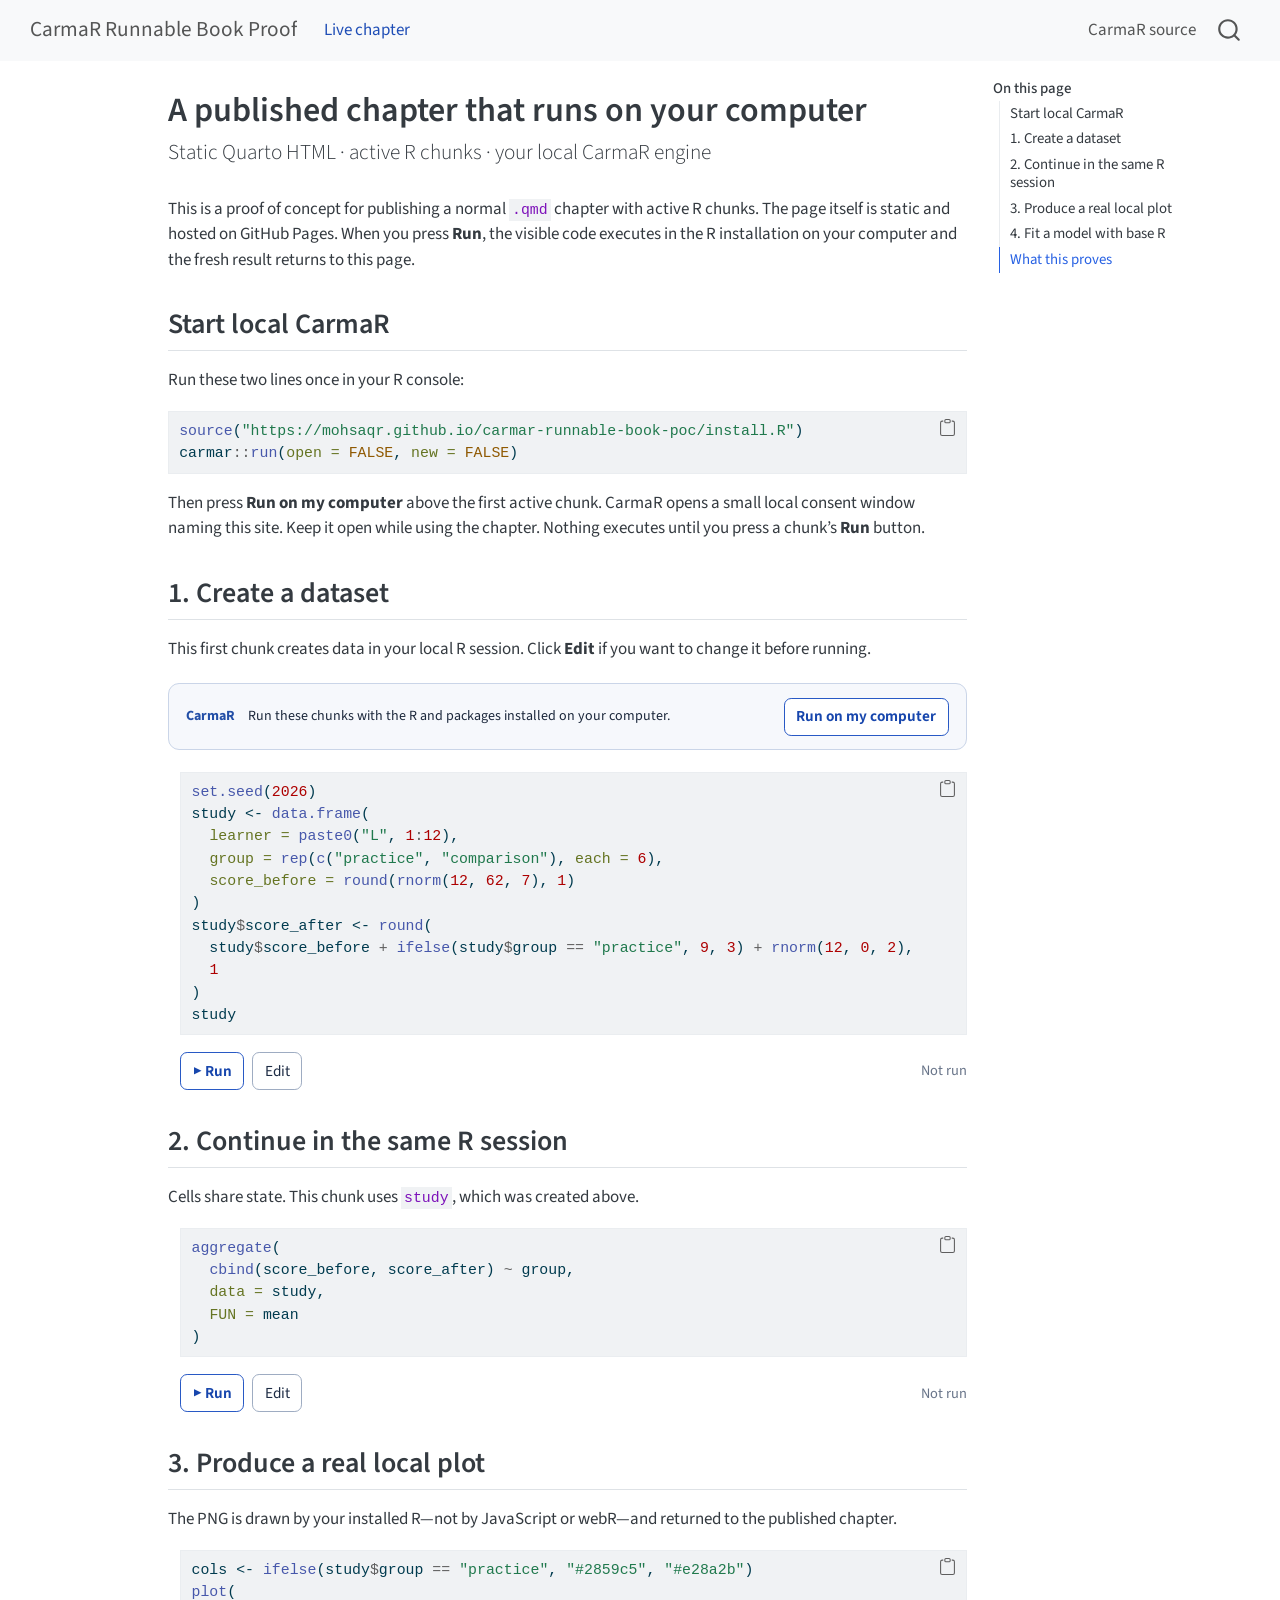
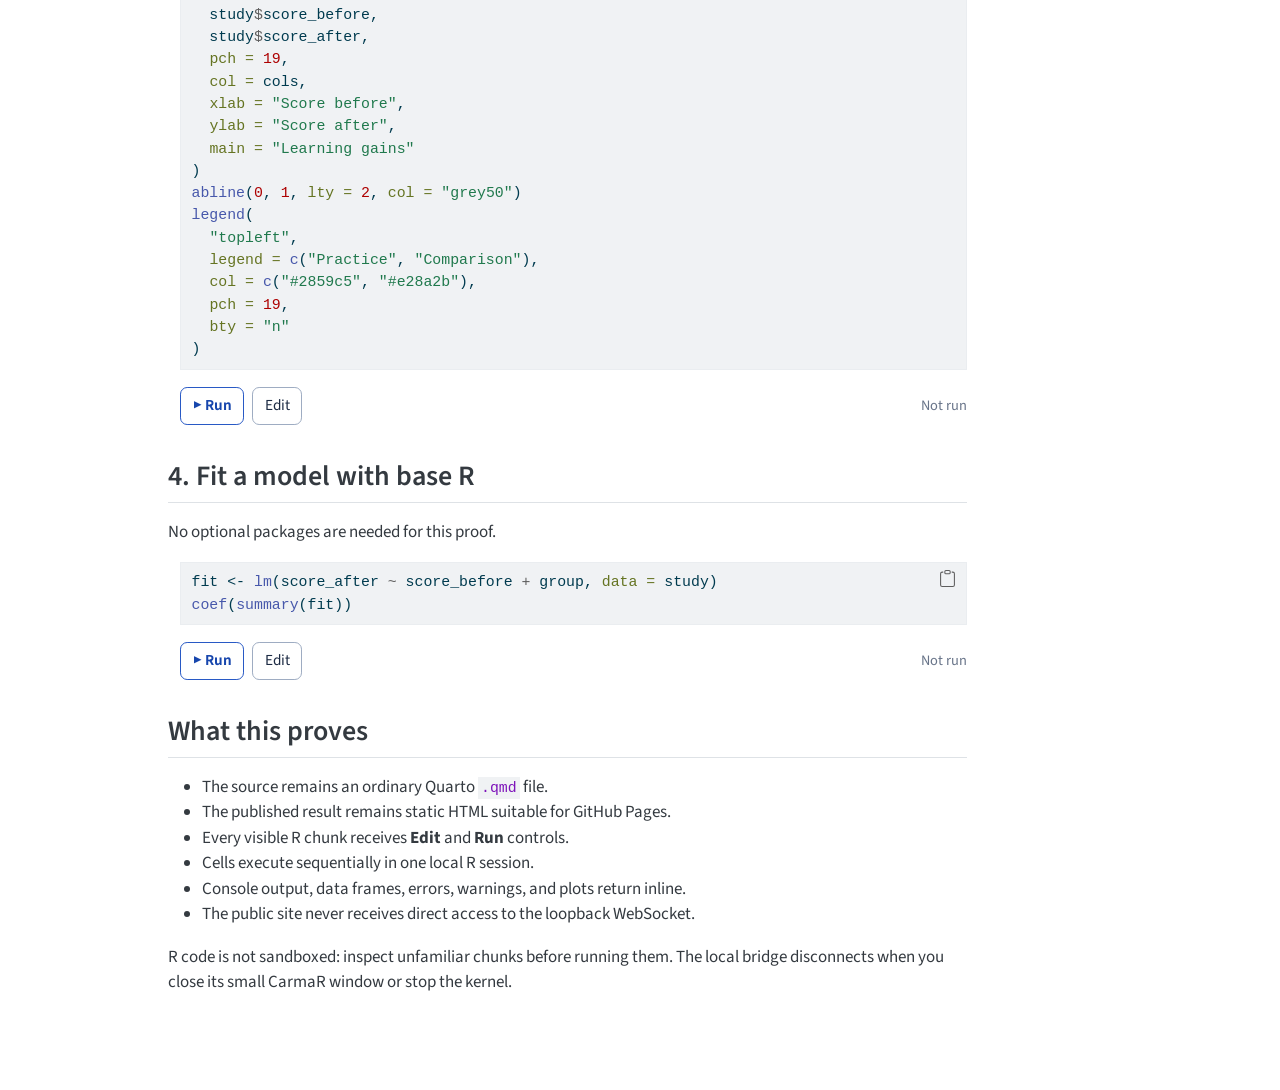
==== docs/index.html @ 20b74b00 "feat: deploy runnable Quarto chapter proof" ====
<!DOCTYPE html>
<html xmlns="http://www.w3.org/1999/xhtml" lang="en" xml:lang="en"><head>

<meta charset="utf-8">
<meta name="generator" content="quarto-1.9.37">

<meta name="viewport" content="width=device-width, initial-scale=1.0, user-scalable=yes">


<title>A published chapter that runs on your computer – CarmaR Runnable Book Proof</title>
<style>
/* Default styles provided by pandoc.
** See https://pandoc.org/MANUAL.html#variables-for-html for config info.
*/
code{white-space: pre-wrap;}
span.smallcaps{font-variant: small-caps;}
div.columns{display: flex; gap: min(4vw, 1.5em);}
div.column{flex: auto; overflow-x: auto;}
div.hanging-indent{margin-left: 1.5em; text-indent: -1.5em;}
ul.task-list{list-style: none;}
ul.task-list li input[type="checkbox"] {
  width: 0.8em;
  margin: 0 0.8em 0.2em -1em; /* quarto-specific, see https://github.com/quarto-dev/quarto-cli/issues/4556 */ 
  vertical-align: middle;
}
/* CSS for syntax highlighting */
html { -webkit-text-size-adjust: 100%; }
pre > code.sourceCode { white-space: pre; position: relative; }
pre > code.sourceCode > span { display: inline-block; line-height: 1.25; }
pre > code.sourceCode > span:empty { height: 1.2em; }
.sourceCode { overflow: visible; }
code.sourceCode > span { color: inherit; text-decoration: inherit; }
div.sourceCode { margin: 1em 0; }
pre.sourceCode { margin: 0; }
@media screen {
div.sourceCode { overflow: auto; }
}
@media print {
pre > code.sourceCode { white-space: pre-wrap; }
pre > code.sourceCode > span { text-indent: -5em; padding-left: 5em; }
}
pre.numberSource code
  { counter-reset: source-line 0; }
pre.numberSource code > span
  { position: relative; left: -4em; counter-increment: source-line; }
pre.numberSource code > span > a:first-child::before
  { content: counter(source-line);
    position: relative; left: -1em; text-align: right; vertical-align: baseline;
    border: none; display: inline-block;
    -webkit-touch-callout: none; -webkit-user-select: none;
    -khtml-user-select: none; -moz-user-select: none;
    -ms-user-select: none; user-select: none;
    padding: 0 4px; width: 4em;
  }
pre.numberSource { margin-left: 3em;  padding-left: 4px; }
div.sourceCode
  {   }
@media screen {
pre > code.sourceCode > span > a:first-child::before { text-decoration: underline; }
}
</style>


<script src="site_libs/quarto-nav/quarto-nav.js"></script>
<script src="site_libs/quarto-nav/headroom.min.js"></script>
<script src="site_libs/clipboard/clipboard.min.js"></script>
<script src="site_libs/quarto-search/autocomplete.umd.js"></script>
<script src="site_libs/quarto-search/fuse.min.js"></script>
<script src="site_libs/quarto-search/quarto-search.js"></script>
<meta name="quarto:offset" content="./">
<script src="site_libs/quarto-html/quarto.js" type="module"></script>
<script src="site_libs/quarto-html/tabsets/tabsets.js" type="module"></script>
<script src="site_libs/quarto-html/popper.min.js"></script>
<script src="site_libs/quarto-html/tippy.umd.min.js"></script>
<script src="site_libs/quarto-html/anchor.min.js"></script>
<link href="site_libs/quarto-html/tippy.css" rel="stylesheet">
<link href="site_libs/quarto-html/quarto-syntax-highlighting-7f8f88aac4f3542376d5c11b86a4c14d.css" rel="stylesheet" id="quarto-text-highlighting-styles">
<script src="site_libs/bootstrap/bootstrap.min.js"></script>
<link href="site_libs/bootstrap/bootstrap-icons.css" rel="stylesheet">
<link href="site_libs/bootstrap/bootstrap-6388ad00bb6ecaefa25b9a98db1edf18.min.css" rel="stylesheet" append-hash="true" id="quarto-bootstrap" data-mode="light">
<script src="site_libs/quarto-contrib/carmar-published-0.1.0/carmar-publish.js"></script>
<link href="site_libs/quarto-contrib/carmar-published-0.1.0/carmar-publish.css" rel="stylesheet">
<script id="quarto-search-options" type="application/json">{
  "location": "navbar",
  "copy-button": false,
  "collapse-after": 3,
  "panel-placement": "end",
  "type": "overlay",
  "limit": 50,
  "keyboard-shortcut": [
    "f",
    "/",
    "s"
  ],
  "show-item-context": false,
  "language": {
    "search-no-results-text": "No results",
    "search-matching-documents-text": "matching documents",
    "search-copy-link-title": "Copy link to search",
    "search-hide-matches-text": "Hide additional matches",
    "search-more-match-text": "more match in this document",
    "search-more-matches-text": "more matches in this document",
    "search-clear-button-title": "Clear",
    "search-text-placeholder": "",
    "search-detached-cancel-button-title": "Cancel",
    "search-submit-button-title": "Submit",
    "search-label": "Search"
  }
}</script>
<meta name="carmar-port" content="4747">
<meta name="carmar-label" content="Run on my computer">


</head>

<body class="nav-fixed quarto-light">

<div id="quarto-search-results"></div>
  <header id="quarto-header" class="headroom fixed-top">
    <nav class="navbar navbar-expand-lg " data-bs-theme="dark">
      <div class="navbar-container container-fluid">
      <div class="navbar-brand-container mx-auto">
    <a class="navbar-brand" href="./index.html">
    <span class="navbar-title">CarmaR Runnable Book Proof</span>
    </a>
  </div>
            <div id="quarto-search" class="" title="Search"></div>
          <button class="navbar-toggler" type="button" data-bs-toggle="collapse" data-bs-target="#navbarCollapse" aria-controls="navbarCollapse" role="menu" aria-expanded="false" aria-label="Toggle navigation" onclick="if (window.quartoToggleHeadroom) { window.quartoToggleHeadroom(); }">
  <span class="navbar-toggler-icon"></span>
</button>
          <div class="collapse navbar-collapse" id="navbarCollapse">
            <ul class="navbar-nav navbar-nav-scroll me-auto">
  <li class="nav-item">
    <a class="nav-link active" href="./index.html" aria-current="page"> 
<span class="menu-text">Live chapter</span></a>
  </li>  
</ul>
            <ul class="navbar-nav navbar-nav-scroll ms-auto">
  <li class="nav-item">
    <a class="nav-link" href="https://github.com/mohsaqr/CarmaR/tree/feature/quarto-run-on-computer"> 
<span class="menu-text">CarmaR source</span></a>
  </li>  
</ul>
          </div> <!-- /navcollapse -->
            <div class="quarto-navbar-tools">
</div>
      </div> <!-- /container-fluid -->
    </nav>
</header>
<!-- content -->
<div id="quarto-content" class="quarto-container page-columns page-rows-contents page-layout-article page-navbar">
<!-- sidebar -->
<!-- margin-sidebar -->
    <div id="quarto-margin-sidebar" class="sidebar margin-sidebar">
        <nav id="TOC" role="doc-toc" class="toc-active">
    <h2 id="toc-title">On this page</h2>
   
  <ul>
  <li><a href="#start-local-carmar" id="toc-start-local-carmar" class="nav-link active" data-scroll-target="#start-local-carmar">Start local CarmaR</a></li>
  <li><a href="#create-a-dataset" id="toc-create-a-dataset" class="nav-link" data-scroll-target="#create-a-dataset">1. Create a dataset</a></li>
  <li><a href="#continue-in-the-same-r-session" id="toc-continue-in-the-same-r-session" class="nav-link" data-scroll-target="#continue-in-the-same-r-session">2. Continue in the same R session</a></li>
  <li><a href="#produce-a-real-local-plot" id="toc-produce-a-real-local-plot" class="nav-link" data-scroll-target="#produce-a-real-local-plot">3. Produce a real local plot</a></li>
  <li><a href="#fit-a-model-with-base-r" id="toc-fit-a-model-with-base-r" class="nav-link" data-scroll-target="#fit-a-model-with-base-r">4. Fit a model with base R</a></li>
  <li><a href="#what-this-proves" id="toc-what-this-proves" class="nav-link" data-scroll-target="#what-this-proves">What this proves</a></li>
  </ul>
</nav>
    </div>
<!-- main -->
<main class="content" id="quarto-document-content">

<header id="title-block-header" class="quarto-title-block default">
<div class="quarto-title">
<h1 class="title">A published chapter that runs on your computer</h1>
<p class="subtitle lead">Static Quarto HTML · active R chunks · your local CarmaR engine</p>
</div>



<div class="quarto-title-meta">

    
  
    
  </div>
  


</header>


<p>This is a proof of concept for publishing a normal <code>.qmd</code> chapter with active R chunks. The page itself is static and hosted on GitHub Pages. When you press <strong>Run</strong>, the visible code executes in the R installation on your computer and the fresh result returns to this page.</p>
<section id="start-local-carmar" class="level2">
<h2 class="anchored" data-anchor-id="start-local-carmar">Start local CarmaR</h2>
<p>Run these two lines once in your R console:</p>
<div class="code-copy-outer-scaffold"><div class="sourceCode" id="cb1"><pre class="sourceCode r code-with-copy"><code class="sourceCode r"><span id="cb1-1"><a href="#cb1-1" aria-hidden="true" tabindex="-1"></a><span class="fu">source</span>(<span class="st">"https://mohsaqr.github.io/carmar-runnable-book-poc/install.R"</span>)</span>
<span id="cb1-2"><a href="#cb1-2" aria-hidden="true" tabindex="-1"></a>carmar<span class="sc">::</span><span class="fu">run</span>(<span class="at">open =</span> <span class="cn">FALSE</span>, <span class="at">new =</span> <span class="cn">FALSE</span>)</span></code></pre></div><button title="Copy to Clipboard" class="code-copy-button"><i class="bi"></i></button></div>
<p>Then press <strong>Run on my computer</strong> above the first active chunk. CarmaR opens a small local consent window naming this site. Keep it open while using the chapter. Nothing executes until you press a chunk’s <strong>Run</strong> button.</p>
</section>
<section id="create-a-dataset" class="level2">
<h2 class="anchored" data-anchor-id="create-a-dataset">1. Create a dataset</h2>
<p>This first chunk creates data in your local R session. Click <strong>Edit</strong> if you want to change it before running.</p>
<div class="cell">
<div class="code-copy-outer-scaffold"><div class="sourceCode cell-code" id="cb2"><pre class="sourceCode r code-with-copy"><code class="sourceCode r"><span id="cb2-1"><a href="#cb2-1" aria-hidden="true" tabindex="-1"></a><span class="fu">set.seed</span>(<span class="dv">2026</span>)</span>
<span id="cb2-2"><a href="#cb2-2" aria-hidden="true" tabindex="-1"></a>study <span class="ot">&lt;-</span> <span class="fu">data.frame</span>(</span>
<span id="cb2-3"><a href="#cb2-3" aria-hidden="true" tabindex="-1"></a>  <span class="at">learner =</span> <span class="fu">paste0</span>(<span class="st">"L"</span>, <span class="dv">1</span><span class="sc">:</span><span class="dv">12</span>),</span>
<span id="cb2-4"><a href="#cb2-4" aria-hidden="true" tabindex="-1"></a>  <span class="at">group =</span> <span class="fu">rep</span>(<span class="fu">c</span>(<span class="st">"practice"</span>, <span class="st">"comparison"</span>), <span class="at">each =</span> <span class="dv">6</span>),</span>
<span id="cb2-5"><a href="#cb2-5" aria-hidden="true" tabindex="-1"></a>  <span class="at">score_before =</span> <span class="fu">round</span>(<span class="fu">rnorm</span>(<span class="dv">12</span>, <span class="dv">62</span>, <span class="dv">7</span>), <span class="dv">1</span>)</span>
<span id="cb2-6"><a href="#cb2-6" aria-hidden="true" tabindex="-1"></a>)</span>
<span id="cb2-7"><a href="#cb2-7" aria-hidden="true" tabindex="-1"></a>study<span class="sc">$</span>score_after <span class="ot">&lt;-</span> <span class="fu">round</span>(</span>
<span id="cb2-8"><a href="#cb2-8" aria-hidden="true" tabindex="-1"></a>  study<span class="sc">$</span>score_before <span class="sc">+</span> <span class="fu">ifelse</span>(study<span class="sc">$</span>group <span class="sc">==</span> <span class="st">"practice"</span>, <span class="dv">9</span>, <span class="dv">3</span>) <span class="sc">+</span> <span class="fu">rnorm</span>(<span class="dv">12</span>, <span class="dv">0</span>, <span class="dv">2</span>),</span>
<span id="cb2-9"><a href="#cb2-9" aria-hidden="true" tabindex="-1"></a>  <span class="dv">1</span></span>
<span id="cb2-10"><a href="#cb2-10" aria-hidden="true" tabindex="-1"></a>)</span>
<span id="cb2-11"><a href="#cb2-11" aria-hidden="true" tabindex="-1"></a>study</span></code></pre></div><button title="Copy to Clipboard" class="code-copy-button"><i class="bi"></i></button></div>
</div>
</section>
<section id="continue-in-the-same-r-session" class="level2">
<h2 class="anchored" data-anchor-id="continue-in-the-same-r-session">2. Continue in the same R session</h2>
<p>Cells share state. This chunk uses <code>study</code>, which was created above.</p>
<div class="cell">
<div class="code-copy-outer-scaffold"><div class="sourceCode cell-code" id="cb3"><pre class="sourceCode r code-with-copy"><code class="sourceCode r"><span id="cb3-1"><a href="#cb3-1" aria-hidden="true" tabindex="-1"></a><span class="fu">aggregate</span>(</span>
<span id="cb3-2"><a href="#cb3-2" aria-hidden="true" tabindex="-1"></a>  <span class="fu">cbind</span>(score_before, score_after) <span class="sc">~</span> group,</span>
<span id="cb3-3"><a href="#cb3-3" aria-hidden="true" tabindex="-1"></a>  <span class="at">data =</span> study,</span>
<span id="cb3-4"><a href="#cb3-4" aria-hidden="true" tabindex="-1"></a>  <span class="at">FUN =</span> mean</span>
<span id="cb3-5"><a href="#cb3-5" aria-hidden="true" tabindex="-1"></a>)</span></code></pre></div><button title="Copy to Clipboard" class="code-copy-button"><i class="bi"></i></button></div>
</div>
</section>
<section id="produce-a-real-local-plot" class="level2">
<h2 class="anchored" data-anchor-id="produce-a-real-local-plot">3. Produce a real local plot</h2>
<p>The PNG is drawn by your installed R—not by JavaScript or webR—and returned to the published chapter.</p>
<div class="cell">
<div class="code-copy-outer-scaffold"><div class="sourceCode cell-code" id="cb4"><pre class="sourceCode r code-with-copy"><code class="sourceCode r"><span id="cb4-1"><a href="#cb4-1" aria-hidden="true" tabindex="-1"></a>cols <span class="ot">&lt;-</span> <span class="fu">ifelse</span>(study<span class="sc">$</span>group <span class="sc">==</span> <span class="st">"practice"</span>, <span class="st">"#2859c5"</span>, <span class="st">"#e28a2b"</span>)</span>
<span id="cb4-2"><a href="#cb4-2" aria-hidden="true" tabindex="-1"></a><span class="fu">plot</span>(</span>
<span id="cb4-3"><a href="#cb4-3" aria-hidden="true" tabindex="-1"></a>  study<span class="sc">$</span>score_before,</span>
<span id="cb4-4"><a href="#cb4-4" aria-hidden="true" tabindex="-1"></a>  study<span class="sc">$</span>score_after,</span>
<span id="cb4-5"><a href="#cb4-5" aria-hidden="true" tabindex="-1"></a>  <span class="at">pch =</span> <span class="dv">19</span>,</span>
<span id="cb4-6"><a href="#cb4-6" aria-hidden="true" tabindex="-1"></a>  <span class="at">col =</span> cols,</span>
<span id="cb4-7"><a href="#cb4-7" aria-hidden="true" tabindex="-1"></a>  <span class="at">xlab =</span> <span class="st">"Score before"</span>,</span>
<span id="cb4-8"><a href="#cb4-8" aria-hidden="true" tabindex="-1"></a>  <span class="at">ylab =</span> <span class="st">"Score after"</span>,</span>
<span id="cb4-9"><a href="#cb4-9" aria-hidden="true" tabindex="-1"></a>  <span class="at">main =</span> <span class="st">"Learning gains"</span></span>
<span id="cb4-10"><a href="#cb4-10" aria-hidden="true" tabindex="-1"></a>)</span>
<span id="cb4-11"><a href="#cb4-11" aria-hidden="true" tabindex="-1"></a><span class="fu">abline</span>(<span class="dv">0</span>, <span class="dv">1</span>, <span class="at">lty =</span> <span class="dv">2</span>, <span class="at">col =</span> <span class="st">"grey50"</span>)</span>
<span id="cb4-12"><a href="#cb4-12" aria-hidden="true" tabindex="-1"></a><span class="fu">legend</span>(</span>
<span id="cb4-13"><a href="#cb4-13" aria-hidden="true" tabindex="-1"></a>  <span class="st">"topleft"</span>,</span>
<span id="cb4-14"><a href="#cb4-14" aria-hidden="true" tabindex="-1"></a>  <span class="at">legend =</span> <span class="fu">c</span>(<span class="st">"Practice"</span>, <span class="st">"Comparison"</span>),</span>
<span id="cb4-15"><a href="#cb4-15" aria-hidden="true" tabindex="-1"></a>  <span class="at">col =</span> <span class="fu">c</span>(<span class="st">"#2859c5"</span>, <span class="st">"#e28a2b"</span>),</span>
<span id="cb4-16"><a href="#cb4-16" aria-hidden="true" tabindex="-1"></a>  <span class="at">pch =</span> <span class="dv">19</span>,</span>
<span id="cb4-17"><a href="#cb4-17" aria-hidden="true" tabindex="-1"></a>  <span class="at">bty =</span> <span class="st">"n"</span></span>
<span id="cb4-18"><a href="#cb4-18" aria-hidden="true" tabindex="-1"></a>)</span></code></pre></div><button title="Copy to Clipboard" class="code-copy-button"><i class="bi"></i></button></div>
</div>
</section>
<section id="fit-a-model-with-base-r" class="level2">
<h2 class="anchored" data-anchor-id="fit-a-model-with-base-r">4. Fit a model with base R</h2>
<p>No optional packages are needed for this proof.</p>
<div class="cell">
<div class="code-copy-outer-scaffold"><div class="sourceCode cell-code" id="cb5"><pre class="sourceCode r code-with-copy"><code class="sourceCode r"><span id="cb5-1"><a href="#cb5-1" aria-hidden="true" tabindex="-1"></a>fit <span class="ot">&lt;-</span> <span class="fu">lm</span>(score_after <span class="sc">~</span> score_before <span class="sc">+</span> group, <span class="at">data =</span> study)</span>
<span id="cb5-2"><a href="#cb5-2" aria-hidden="true" tabindex="-1"></a><span class="fu">coef</span>(<span class="fu">summary</span>(fit))</span></code></pre></div><button title="Copy to Clipboard" class="code-copy-button"><i class="bi"></i></button></div>
</div>
</section>
<section id="what-this-proves" class="level2">
<h2 class="anchored" data-anchor-id="what-this-proves">What this proves</h2>
<ul>
<li>The source remains an ordinary Quarto <code>.qmd</code> file.</li>
<li>The published result remains static HTML suitable for GitHub Pages.</li>
<li>Every visible R chunk receives <strong>Edit</strong> and <strong>Run</strong> controls.</li>
<li>Cells execute sequentially in one local R session.</li>
<li>Console output, data frames, errors, warnings, and plots return inline.</li>
<li>The public site never receives direct access to the loopback WebSocket.</li>
</ul>
<p>R code is not sandboxed: inspect unfamiliar chunks before running them. The local bridge disconnects when you close its small CarmaR window or stop the kernel.</p>


</section>

</main> <!-- /main -->
<script id="quarto-html-after-body" type="application/javascript">
  window.document.addEventListener("DOMContentLoaded", function (event) {
    const icon = "";
    const anchorJS = new window.AnchorJS();
    anchorJS.options = {
      placement: 'right',
      icon: icon
    };
    anchorJS.add('.anchored');
    const isCodeAnnotation = (el) => {
      for (const clz of el.classList) {
        if (clz.startsWith('code-annotation-')) {                     
          return true;
        }
      }
      return false;
    }
    const onCopySuccess = function(e) {
      // button target
      const button = e.trigger;
      // don't keep focus
      button.blur();
      // flash "checked"
      button.classList.add('code-copy-button-checked');
      var currentTitle = button.getAttribute("title");
      button.setAttribute("title", "Copied!");
      let tooltip;
      if (window.bootstrap) {
        button.setAttribute("data-bs-toggle", "tooltip");
        button.setAttribute("data-bs-placement", "left");
        button.setAttribute("data-bs-title", "Copied!");
        tooltip = new bootstrap.Tooltip(button, 
          { trigger: "manual", 
            customClass: "code-copy-button-tooltip",
            offset: [0, -8]});
        tooltip.show();    
      }
      setTimeout(function() {
        if (tooltip) {
          tooltip.hide();
          button.removeAttribute("data-bs-title");
          button.removeAttribute("data-bs-toggle");
          button.removeAttribute("data-bs-placement");
        }
        button.setAttribute("title", currentTitle);
        button.classList.remove('code-copy-button-checked');
      }, 1000);
      // clear code selection
      e.clearSelection();
    }
    const getTextToCopy = function(trigger) {
      const outerScaffold = trigger.parentElement.cloneNode(true);
      const codeEl = outerScaffold.querySelector('code');
      for (const childEl of codeEl.children) {
        if (isCodeAnnotation(childEl)) {
          childEl.remove();
        }
      }
      return codeEl.innerText;
    }
    const clipboard = new window.ClipboardJS('.code-copy-button:not([data-in-quarto-modal])', {
      text: getTextToCopy
    });
    clipboard.on('success', onCopySuccess);
    if (window.document.getElementById('quarto-embedded-source-code-modal')) {
      const clipboardModal = new window.ClipboardJS('.code-copy-button[data-in-quarto-modal]', {
        text: getTextToCopy,
        container: window.document.getElementById('quarto-embedded-source-code-modal')
      });
      clipboardModal.on('success', onCopySuccess);
    }
      var localhostRegex = new RegExp(/^(?:http|https):\/\/localhost\:?[0-9]*\//);
      var mailtoRegex = new RegExp(/^mailto:/);
        var filterRegex = new RegExp('/' + window.location.host + '/');
      var isInternal = (href) => {
          return filterRegex.test(href) || localhostRegex.test(href) || mailtoRegex.test(href);
      }
      // Inspect non-navigation links and adorn them if external
     var links = window.document.querySelectorAll('a[href]:not(.nav-link):not(.navbar-brand):not(.toc-action):not(.sidebar-link):not(.sidebar-item-toggle):not(.pagination-link):not(.no-external):not([aria-hidden]):not(.dropdown-item):not(.quarto-navigation-tool):not(.about-link)');
      for (var i=0; i<links.length; i++) {
        const link = links[i];
        if (!isInternal(link.href)) {
          // undo the damage that might have been done by quarto-nav.js in the case of
          // links that we want to consider external
          if (link.dataset.originalHref !== undefined) {
            link.href = link.dataset.originalHref;
          }
        }
      }
    function tippyHover(el, contentFn, onTriggerFn, onUntriggerFn) {
      const config = {
        allowHTML: true,
        maxWidth: 500,
        delay: 100,
        arrow: false,
        appendTo: function(el) {
            return el.parentElement;
        },
        interactive: true,
        interactiveBorder: 10,
        theme: 'quarto',
        placement: 'bottom-start',
      };
      if (contentFn) {
        config.content = contentFn;
      }
      if (onTriggerFn) {
        config.onTrigger = onTriggerFn;
      }
      if (onUntriggerFn) {
        config.onUntrigger = onUntriggerFn;
      }
      window.tippy(el, config); 
    }
    const noterefs = window.document.querySelectorAll('a[role="doc-noteref"]');
    for (var i=0; i<noterefs.length; i++) {
      const ref = noterefs[i];
      tippyHover(ref, function() {
        // use id or data attribute instead here
        let href = ref.getAttribute('data-footnote-href') || ref.getAttribute('href');
        try { href = new URL(href).hash; } catch {}
        const id = href.replace(/^#\/?/, "");
        const note = window.document.getElementById(id);
        if (note) {
          return note.innerHTML;
        } else {
          return "";
        }
      });
    }
    const xrefs = window.document.querySelectorAll('a.quarto-xref');
    const processXRef = (id, note) => {
      // Strip column container classes
      const stripColumnClz = (el) => {
        el.classList.remove("page-full", "page-columns");
        if (el.children) {
          for (const child of el.children) {
            stripColumnClz(child);
          }
        }
      }
      stripColumnClz(note)
      if (id === null || id.startsWith('sec-')) {
        // Special case sections, only their first couple elements
        const container = document.createElement("div");
        if (note.children && note.children.length > 2) {
          container.appendChild(note.children[0].cloneNode(true));
          for (let i = 1; i < note.children.length; i++) {
            const child = note.children[i];
            if (child.tagName === "P" && child.innerText === "") {
              continue;
            } else {
              container.appendChild(child.cloneNode(true));
              break;
            }
          }
          if (window.Quarto?.typesetMath) {
            window.Quarto.typesetMath(container);
          }
          return container.innerHTML
        } else {
          if (window.Quarto?.typesetMath) {
            window.Quarto.typesetMath(note);
          }
          return note.innerHTML;
        }
      } else {
        // Remove any anchor links if they are present
        const anchorLink = note.querySelector('a.anchorjs-link');
        if (anchorLink) {
          anchorLink.remove();
        }
        if (window.Quarto?.typesetMath) {
          window.Quarto.typesetMath(note);
        }
        if (note.classList.contains("callout")) {
          return note.outerHTML;
        } else {
          return note.innerHTML;
        }
      }
    }
    for (var i=0; i<xrefs.length; i++) {
      const xref = xrefs[i];
      tippyHover(xref, undefined, function(instance) {
        instance.disable();
        let url = xref.getAttribute('href');
        let hash = undefined; 
        if (url.startsWith('#')) {
          hash = url;
        } else {
          try { hash = new URL(url).hash; } catch {}
        }
        if (hash) {
          const id = hash.replace(/^#\/?/, "");
          const note = window.document.getElementById(id);
          if (note !== null) {
            try {
              const html = processXRef(id, note.cloneNode(true));
              instance.setContent(html);
            } finally {
              instance.enable();
              instance.show();
            }
          } else {
            // See if we can fetch this
            fetch(url.split('#')[0])
            .then(res => res.text())
            .then(html => {
              const parser = new DOMParser();
              const htmlDoc = parser.parseFromString(html, "text/html");
              const note = htmlDoc.getElementById(id);
              if (note !== null) {
                const html = processXRef(id, note);
                instance.setContent(html);
              } 
            }).finally(() => {
              instance.enable();
              instance.show();
            });
          }
        } else {
          // See if we can fetch a full url (with no hash to target)
          // This is a special case and we should probably do some content thinning / targeting
          fetch(url)
          .then(res => res.text())
          .then(html => {
            const parser = new DOMParser();
            const htmlDoc = parser.parseFromString(html, "text/html");
            const note = htmlDoc.querySelector('main.content');
            if (note !== null) {
              // This should only happen for chapter cross references
              // (since there is no id in the URL)
              // remove the first header
              if (note.children.length > 0 && note.children[0].tagName === "HEADER") {
                note.children[0].remove();
              }
              const html = processXRef(null, note);
              instance.setContent(html);
            } 
          }).finally(() => {
            instance.enable();
            instance.show();
          });
        }
      }, function(instance) {
      });
    }
        let selectedAnnoteEl;
        const selectorForAnnotation = ( cell, annotation) => {
          let cellAttr = 'data-code-cell="' + cell + '"';
          let lineAttr = 'data-code-annotation="' +  annotation + '"';
          const selector = 'span[' + cellAttr + '][' + lineAttr + ']';
          return selector;
        }
        const selectCodeLines = (annoteEl) => {
          const doc = window.document;
          const targetCell = annoteEl.getAttribute("data-target-cell");
          const targetAnnotation = annoteEl.getAttribute("data-target-annotation");
          const annoteSpan = window.document.querySelector(selectorForAnnotation(targetCell, targetAnnotation));
          const lines = annoteSpan.getAttribute("data-code-lines").split(",");
          const lineIds = lines.map((line) => {
            return targetCell + "-" + line;
          })
          let top = null;
          let height = null;
          let parent = null;
          if (lineIds.length > 0) {
              //compute the position of the single el (top and bottom and make a div)
              const el = window.document.getElementById(lineIds[0]);
              top = el.offsetTop;
              height = el.offsetHeight;
              parent = el.parentElement.parentElement;
            if (lineIds.length > 1) {
              const lastEl = window.document.getElementById(lineIds[lineIds.length - 1]);
              const bottom = lastEl.offsetTop + lastEl.offsetHeight;
              height = bottom - top;
            }
            if (top !== null && height !== null && parent !== null) {
              // cook up a div (if necessary) and position it 
              let div = window.document.getElementById("code-annotation-line-highlight");
              if (div === null) {
                div = window.document.createElement("div");
                div.setAttribute("id", "code-annotation-line-highlight");
                div.style.position = 'absolute';
                parent.appendChild(div);
              }
              div.style.top = top - 2 + "px";
              div.style.height = height + 4 + "px";
              div.style.left = 0;
              let gutterDiv = window.document.getElementById("code-annotation-line-highlight-gutter");
              if (gutterDiv === null) {
                gutterDiv = window.document.createElement("div");
                gutterDiv.setAttribute("id", "code-annotation-line-highlight-gutter");
                gutterDiv.style.position = 'absolute';
                const codeCell = window.document.getElementById(targetCell);
                const gutter = codeCell.querySelector('.code-annotation-gutter');
                gutter.appendChild(gutterDiv);
              }
              gutterDiv.style.top = top - 2 + "px";
              gutterDiv.style.height = height + 4 + "px";
            }
            selectedAnnoteEl = annoteEl;
          }
        };
        const unselectCodeLines = () => {
          const elementsIds = ["code-annotation-line-highlight", "code-annotation-line-highlight-gutter"];
          elementsIds.forEach((elId) => {
            const div = window.document.getElementById(elId);
            if (div) {
              div.remove();
            }
          });
          selectedAnnoteEl = undefined;
        };
          // Handle positioning of the toggle
      window.addEventListener(
        "resize",
        throttle(() => {
          elRect = undefined;
          if (selectedAnnoteEl) {
            selectCodeLines(selectedAnnoteEl);
          }
        }, 10)
      );
      function throttle(fn, ms) {
      let throttle = false;
      let timer;
        return (...args) => {
          if(!throttle) { // first call gets through
              fn.apply(this, args);
              throttle = true;
          } else { // all the others get throttled
              if(timer) clearTimeout(timer); // cancel #2
              timer = setTimeout(() => {
                fn.apply(this, args);
                timer = throttle = false;
              }, ms);
          }
        };
      }
        // Attach click handler to the DT
        const annoteDls = window.document.querySelectorAll('dt[data-target-cell]');
        for (const annoteDlNode of annoteDls) {
          annoteDlNode.addEventListener('click', (event) => {
            const clickedEl = event.target;
            if (clickedEl !== selectedAnnoteEl) {
              unselectCodeLines();
              const activeEl = window.document.querySelector('dt[data-target-cell].code-annotation-active');
              if (activeEl) {
                activeEl.classList.remove('code-annotation-active');
              }
              selectCodeLines(clickedEl);
              clickedEl.classList.add('code-annotation-active');
            } else {
              // Unselect the line
              unselectCodeLines();
              clickedEl.classList.remove('code-annotation-active');
            }
          });
        }
    const findCites = (el) => {
      const parentEl = el.parentElement;
      if (parentEl) {
        const cites = parentEl.dataset.cites;
        if (cites) {
          return {
            el,
            cites: cites.split(' ')
          };
        } else {
          return findCites(el.parentElement)
        }
      } else {
        return undefined;
      }
    };
    var bibliorefs = window.document.querySelectorAll('a[role="doc-biblioref"]');
    for (var i=0; i<bibliorefs.length; i++) {
      const ref = bibliorefs[i];
      const citeInfo = findCites(ref);
      if (citeInfo) {
        tippyHover(citeInfo.el, function() {
          var popup = window.document.createElement('div');
          citeInfo.cites.forEach(function(cite) {
            var citeDiv = window.document.createElement('div');
            citeDiv.classList.add('hanging-indent');
            citeDiv.classList.add('csl-entry');
            var biblioDiv = window.document.getElementById('ref-' + cite);
            if (biblioDiv) {
              citeDiv.innerHTML = biblioDiv.innerHTML;
            }
            popup.appendChild(citeDiv);
          });
          return popup.innerHTML;
        });
      }
    }
  });
  </script>
</div> <!-- /content -->




</body></html>
---- docs/site_libs/quarto-html/tippy.css ----
.tippy-box[data-animation=fade][data-state=hidden]{opacity:0}[data-tippy-root]{max-width:calc(100vw - 10px)}.tippy-box{position:relative;background-color:#333;color:#fff;border-radius:4px;font-size:14px;line-height:1.4;white-space:normal;outline:0;transition-property:transform,visibility,opacity}.tippy-box[data-placement^=top]>.tippy-arrow{bottom:0}.tippy-box[data-placement^=top]>.tippy-arrow:before{bottom:-7px;left:0;border-width:8px 8px 0;border-top-color:initial;transform-origin:center top}.tippy-box[data-placement^=bottom]>.tippy-arrow{top:0}.tippy-box[data-placement^=bottom]>.tippy-arrow:before{top:-7px;left:0;border-width:0 8px 8px;border-bottom-color:initial;transform-origin:center bottom}.tippy-box[data-placement^=left]>.tippy-arrow{right:0}.tippy-box[data-placement^=left]>.tippy-arrow:before{border-width:8px 0 8px 8px;border-left-color:initial;right:-7px;transform-origin:center left}.tippy-box[data-placement^=right]>.tippy-arrow{left:0}.tippy-box[data-placement^=right]>.tippy-arrow:before{left:-7px;border-width:8px 8px 8px 0;border-right-color:initial;transform-origin:center right}.tippy-box[data-inertia][data-state=visible]{transition-timing-function:cubic-bezier(.54,1.5,.38,1.11)}.tippy-arrow{width:16px;height:16px;color:#333}.tippy-arrow:before{content:"";position:absolute;border-color:transparent;border-style:solid}.tippy-content{position:relative;padding:5px 9px;z-index:1}
---- docs/site_libs/quarto-html/quarto-syntax-highlighting-7f8f88aac4f3542376d5c11b86a4c14d.css ----
/* quarto syntax highlight colors */
:root {
  --quarto-hl-ot-color: #003B4F;
  --quarto-hl-at-color: #657422;
  --quarto-hl-ss-color: #20794D;
  --quarto-hl-an-color: #5E5E5E;
  --quarto-hl-fu-color: #4758AB;
  --quarto-hl-st-color: #20794D;
  --quarto-hl-cf-color: #003B4F;
  --quarto-hl-op-color: #5E5E5E;
  --quarto-hl-er-color: #AD0000;
  --quarto-hl-bn-color: #AD0000;
  --quarto-hl-al-color: #AD0000;
  --quarto-hl-va-color: #111111;
  --quarto-hl-bu-color: inherit;
  --quarto-hl-ex-color: inherit;
  --quarto-hl-pp-color: #AD0000;
  --quarto-hl-in-color: #5E5E5E;
  --quarto-hl-vs-color: #20794D;
  --quarto-hl-wa-color: #5E5E5E;
  --quarto-hl-do-color: #5E5E5E;
  --quarto-hl-im-color: #00769E;
  --quarto-hl-ch-color: #20794D;
  --quarto-hl-dt-color: #AD0000;
  --quarto-hl-fl-color: #AD0000;
  --quarto-hl-co-color: #5E5E5E;
  --quarto-hl-cv-color: #5E5E5E;
  --quarto-hl-cn-color: #8f5902;
  --quarto-hl-sc-color: #5E5E5E;
  --quarto-hl-dv-color: #AD0000;
  --quarto-hl-kw-color: #003B4F;
}

/* other quarto variables */
:root {
  --quarto-font-monospace: SFMono-Regular, Menlo, Monaco, Consolas, "Liberation Mono", "Courier New", monospace;
}

/* syntax highlight based on Pandoc's rules */
pre > code.sourceCode > span {
  color: #003B4F;
}

code.sourceCode > span {
  color: #003B4F;
}

div.sourceCode,
div.sourceCode pre.sourceCode {
  color: #003B4F;
}

/* Normal */
code span {
  color: #003B4F;
}

/* Alert */
code span.al {
  color: #AD0000;
  font-style: inherit;
}

/* Annotation */
code span.an {
  color: #5E5E5E;
  font-style: inherit;
}

/* Attribute */
code span.at {
  color: #657422;
  font-style: inherit;
}

/* BaseN */
code span.bn {
  color: #AD0000;
  font-style: inherit;
}

/* BuiltIn */
code span.bu {
  font-style: inherit;
}

/* ControlFlow */
code span.cf {
  color: #003B4F;
  font-weight: bold;
  font-style: inherit;
}

/* Char */
code span.ch {
  color: #20794D;
  font-style: inherit;
}

/* Constant */
code span.cn {
  color: #8f5902;
  font-style: inherit;
}

/* Comment */
code span.co {
  color: #5E5E5E;
  font-style: inherit;
}

/* CommentVar */
code span.cv {
  color: #5E5E5E;
  font-style: italic;
}

/* Documentation */
code span.do {
  color: #5E5E5E;
  font-style: italic;
}

/* DataType */
code span.dt {
  color: #AD0000;
  font-style: inherit;
}

/* DecVal */
code span.dv {
  color: #AD0000;
  font-style: inherit;
}

/* Error */
code span.er {
  color: #AD0000;
  font-style: inherit;
}

/* Extension */
code span.ex {
  font-style: inherit;
}

/* Float */
code span.fl {
  color: #AD0000;
  font-style: inherit;
}

/* Function */
code span.fu {
  color: #4758AB;
  font-style: inherit;
}

/* Import */
code span.im {
  color: #00769E;
  font-style: inherit;
}

/* Information */
code span.in {
  color: #5E5E5E;
  font-style: inherit;
}

/* Keyword */
code span.kw {
  color: #003B4F;
  font-weight: bold;
  font-style: inherit;
}

/* Operator */
code span.op {
  color: #5E5E5E;
  font-style: inherit;
}

/* Other */
code span.ot {
  color: #003B4F;
  font-style: inherit;
}

/* Preprocessor */
code span.pp {
  color: #AD0000;
  font-style: inherit;
}

/* SpecialChar */
code span.sc {
  color: #5E5E5E;
  font-style: inherit;
}

/* SpecialString */
code span.ss {
  color: #20794D;
  font-style: inherit;
}

/* String */
code span.st {
  color: #20794D;
  font-style: inherit;
}

/* Variable */
code span.va {
  color: #111111;
  font-style: inherit;
}

/* VerbatimString */
code span.vs {
  color: #20794D;
  font-style: inherit;
}

/* Warning */
code span.wa {
  color: #5E5E5E;
  font-style: italic;
}

.prevent-inlining {
  content: "</";
}

/*# sourceMappingURL=789ad8cd35626ba772517505b42a116e.css.map */
---- docs/site_libs/quarto-contrib/carmar-published-0.1.0/carmar-publish.css ----
.carmar-published-launcher {
  display: flex;
  align-items: center;
  gap: .75rem;
  flex-wrap: wrap;
  margin: 1.25rem 0;
  padding: .8rem 1rem;
  border: 1px solid #cad5e8;
  border-radius: .65rem;
  background: #f6f8fc;
  color: #1b273b;
}

.carmar-published-brand { color: #234fa7; }
.carmar-published-session-state { flex: 1 1 18rem; }

.carmar-published-launcher button,
.carmar-published-cell-toolbar button {
  appearance: none;
  border: 1px solid #9eacc2;
  border-radius: .42rem;
  background: white;
  color: #1d2b44;
  padding: .38rem .68rem;
  font: inherit;
  font-size: .9rem;
  cursor: pointer;
}

.carmar-published-launcher button:disabled,
.carmar-published-cell-toolbar button:disabled { cursor: wait; opacity: .65; }

.carmar-published-connect,
.carmar-published-run { border-color: #2859c5 !important; color: #1746ad !important; font-weight: 650 !important; }

.carmar-published-cell { border-left: 3px solid transparent; padding-left: .55rem; }
.carmar-published-cell[data-carmar-status="running"] { border-left-color: #2859c5; }
.carmar-published-cell[data-carmar-status="ok"] { border-left-color: #23845b; }
.carmar-published-cell[data-carmar-status="error"] { border-left-color: #bd3b42; }

.carmar-published-cell-toolbar {
  display: flex;
  align-items: center;
  gap: .45rem;
  margin: .4rem 0 .7rem;
}

.carmar-published-cell-state { margin-left: auto; color: #687489; font-size: .85rem; }
.carmar-published-editor {
  box-sizing: border-box;
  width: 100%;
  min-height: 6rem;
  border: 1px solid #aebbd0;
  border-radius: .35rem;
  padding: .75rem;
  resize: vertical;
  background: #f7f8fa;
  color: #172033;
  font: .9rem/1.45 ui-monospace, SFMono-Regular, Menlo, Consolas, monospace;
  tab-size: 2;
}

.carmar-published-output {
  margin: .55rem 0 1rem;
  padding: .75rem;
  border: 1px solid #d6deeb;
  border-radius: .45rem;
  background: #fff;
}

.carmar-published-output[data-status="error"] { border-color: #e1a7ab; background: #fff8f8; }
.carmar-published-output-label { margin-bottom: .25rem; color: #5d687b; font-size: .78rem; font-weight: 700; text-transform: uppercase; }
.carmar-published-stream pre { margin: 0 0 .65rem; padding: .55rem; overflow: auto; white-space: pre-wrap; }
.carmar-published-stream.warning pre { color: #725400; }
.carmar-published-stream.error pre,
.carmar-published-stream.stderr pre { color: #9b2830; }
.carmar-published-plot { display: block; max-width: 100%; height: auto; margin: .75rem auto; }
.carmar-published-table-wrap { max-width: 100%; margin: .6rem 0; overflow: auto; }
.carmar-published-table { width: 100%; border-collapse: collapse; font-size: .9rem; }
.carmar-published-table th,
.carmar-published-table td { border: 1px solid #d7deea; padding: .35rem .5rem; text-align: left; }
.carmar-published-table th { background: #f1f4f9; }
.carmar-published-note { color: #687489; font-size: .88rem; }

@media (prefers-color-scheme: dark) {
  .carmar-published-launcher,
  .carmar-published-output,
  .carmar-published-editor { color: #e8edf7; background: #171d28; border-color: #46536a; }
  .carmar-published-launcher button,
  .carmar-published-cell-toolbar button { color: #e8edf7; background: #222b39; border-color: #59677d; }
  .carmar-published-table th { background: #222b39; }
}
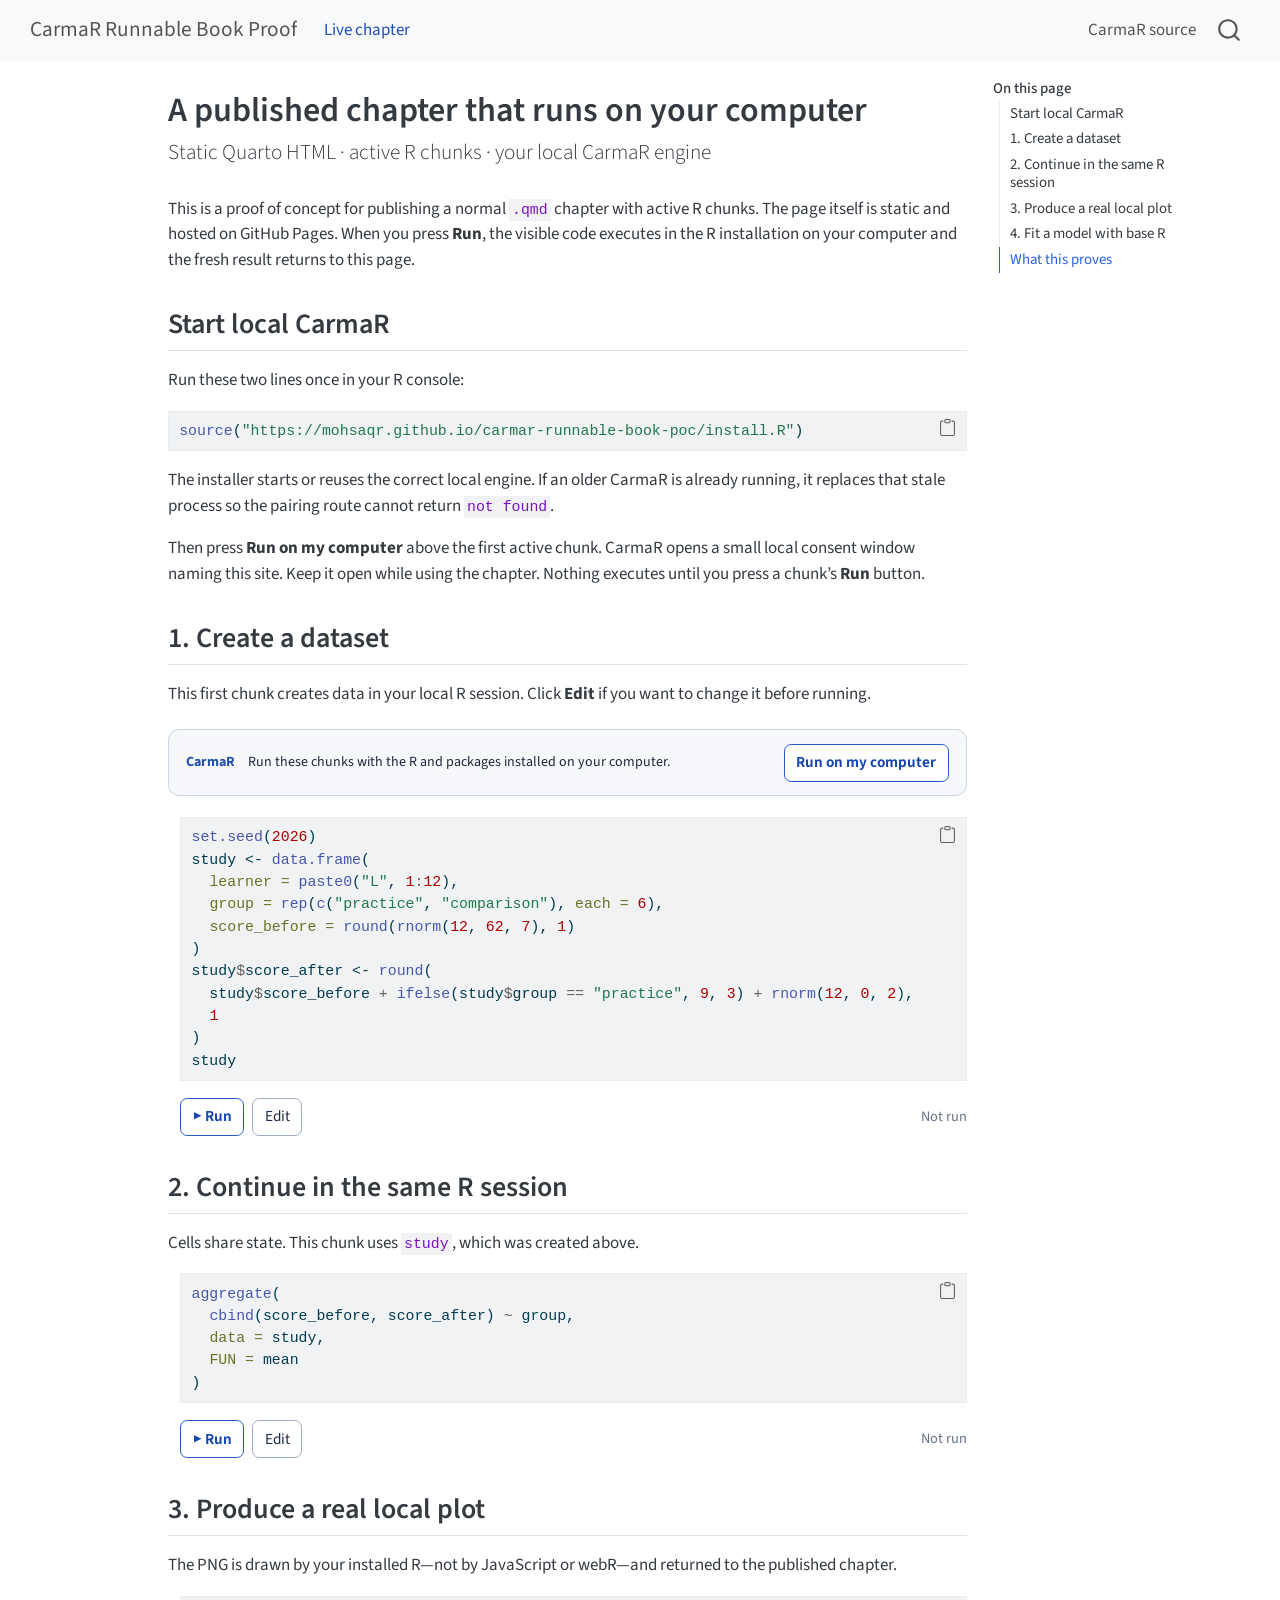
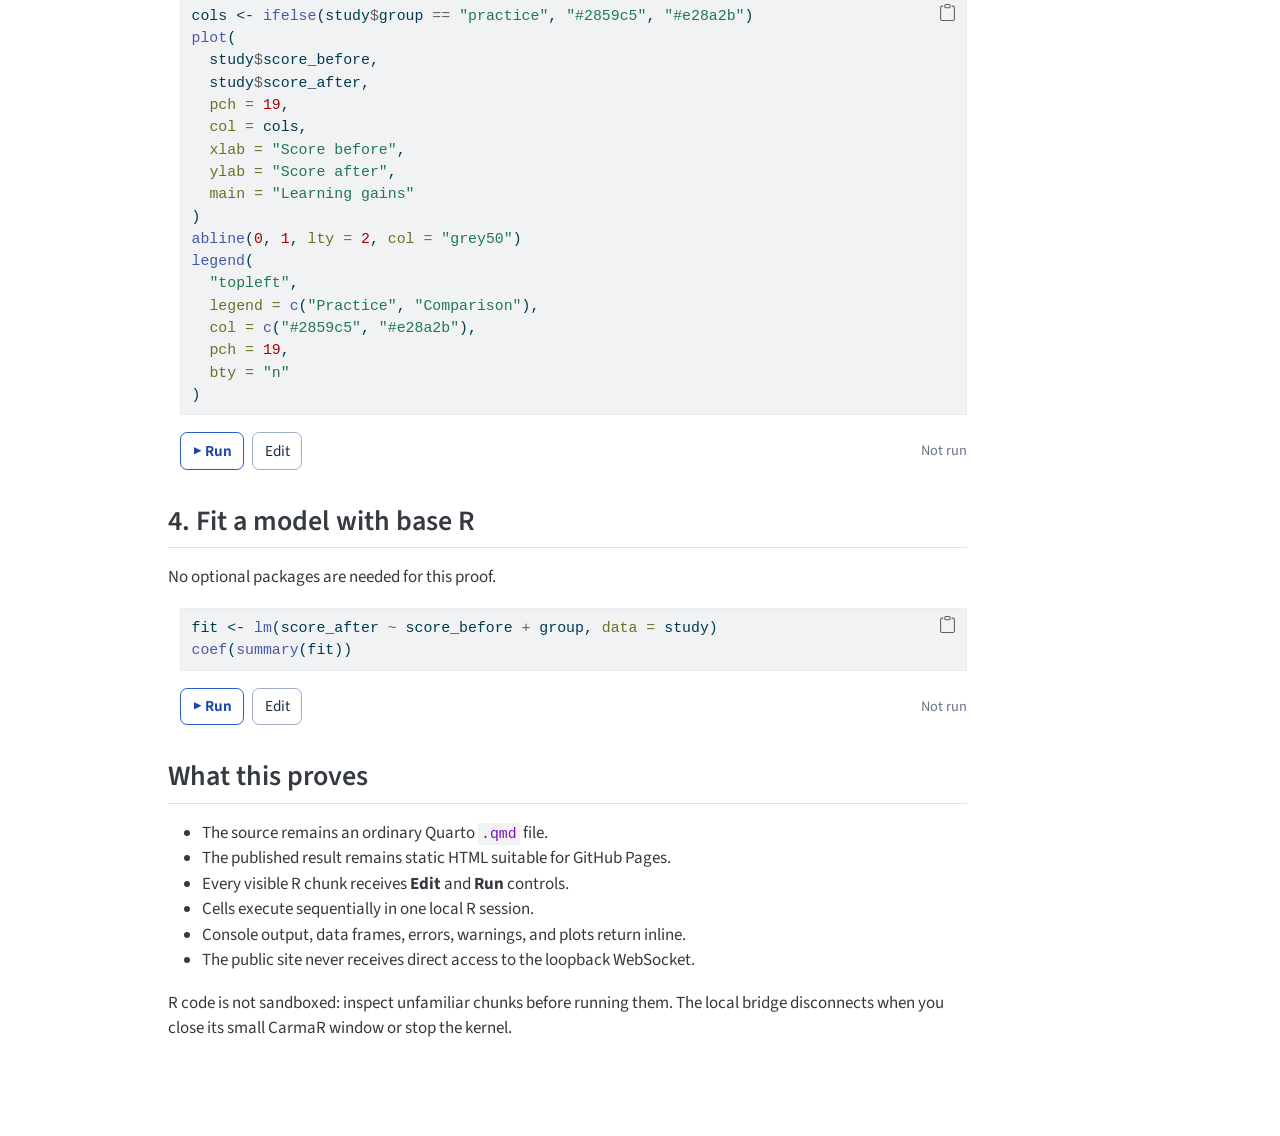
==== commit 8d4fd563: "fix: replace stale local engine before pairing" ====
--- a/docs/index.html
+++ b/docs/index.html
@@ -192,8 +192,8 @@
 <section id="start-local-carmar" class="level2">
 <h2 class="anchored" data-anchor-id="start-local-carmar">Start local CarmaR</h2>
 <p>Run these two lines once in your R console:</p>
-<div class="code-copy-outer-scaffold"><div class="sourceCode" id="cb1"><pre class="sourceCode r code-with-copy"><code class="sourceCode r"><span id="cb1-1"><a href="#cb1-1" aria-hidden="true" tabindex="-1"></a><span class="fu">source</span>(<span class="st">"https://mohsaqr.github.io/carmar-runnable-book-poc/install.R"</span>)</span>
-<span id="cb1-2"><a href="#cb1-2" aria-hidden="true" tabindex="-1"></a>carmar<span class="sc">::</span><span class="fu">run</span>(<span class="at">open =</span> <span class="cn">FALSE</span>, <span class="at">new =</span> <span class="cn">FALSE</span>)</span></code></pre></div><button title="Copy to Clipboard" class="code-copy-button"><i class="bi"></i></button></div>
+<div class="code-copy-outer-scaffold"><div class="sourceCode" id="cb1"><pre class="sourceCode r code-with-copy"><code class="sourceCode r"><span id="cb1-1"><a href="#cb1-1" aria-hidden="true" tabindex="-1"></a><span class="fu">source</span>(<span class="st">"https://mohsaqr.github.io/carmar-runnable-book-poc/install.R"</span>)</span></code></pre></div><button title="Copy to Clipboard" class="code-copy-button"><i class="bi"></i></button></div>
+<p>The installer starts or reuses the correct local engine. If an older CarmaR is already running, it replaces that stale process so the pairing route cannot return <code>not found</code>.</p>
 <p>Then press <strong>Run on my computer</strong> above the first active chunk. CarmaR opens a small local consent window naming this site. Keep it open while using the chapter. Nothing executes until you press a chunk’s <strong>Run</strong> button.</p>
 </section>
 <section id="create-a-dataset" class="level2">
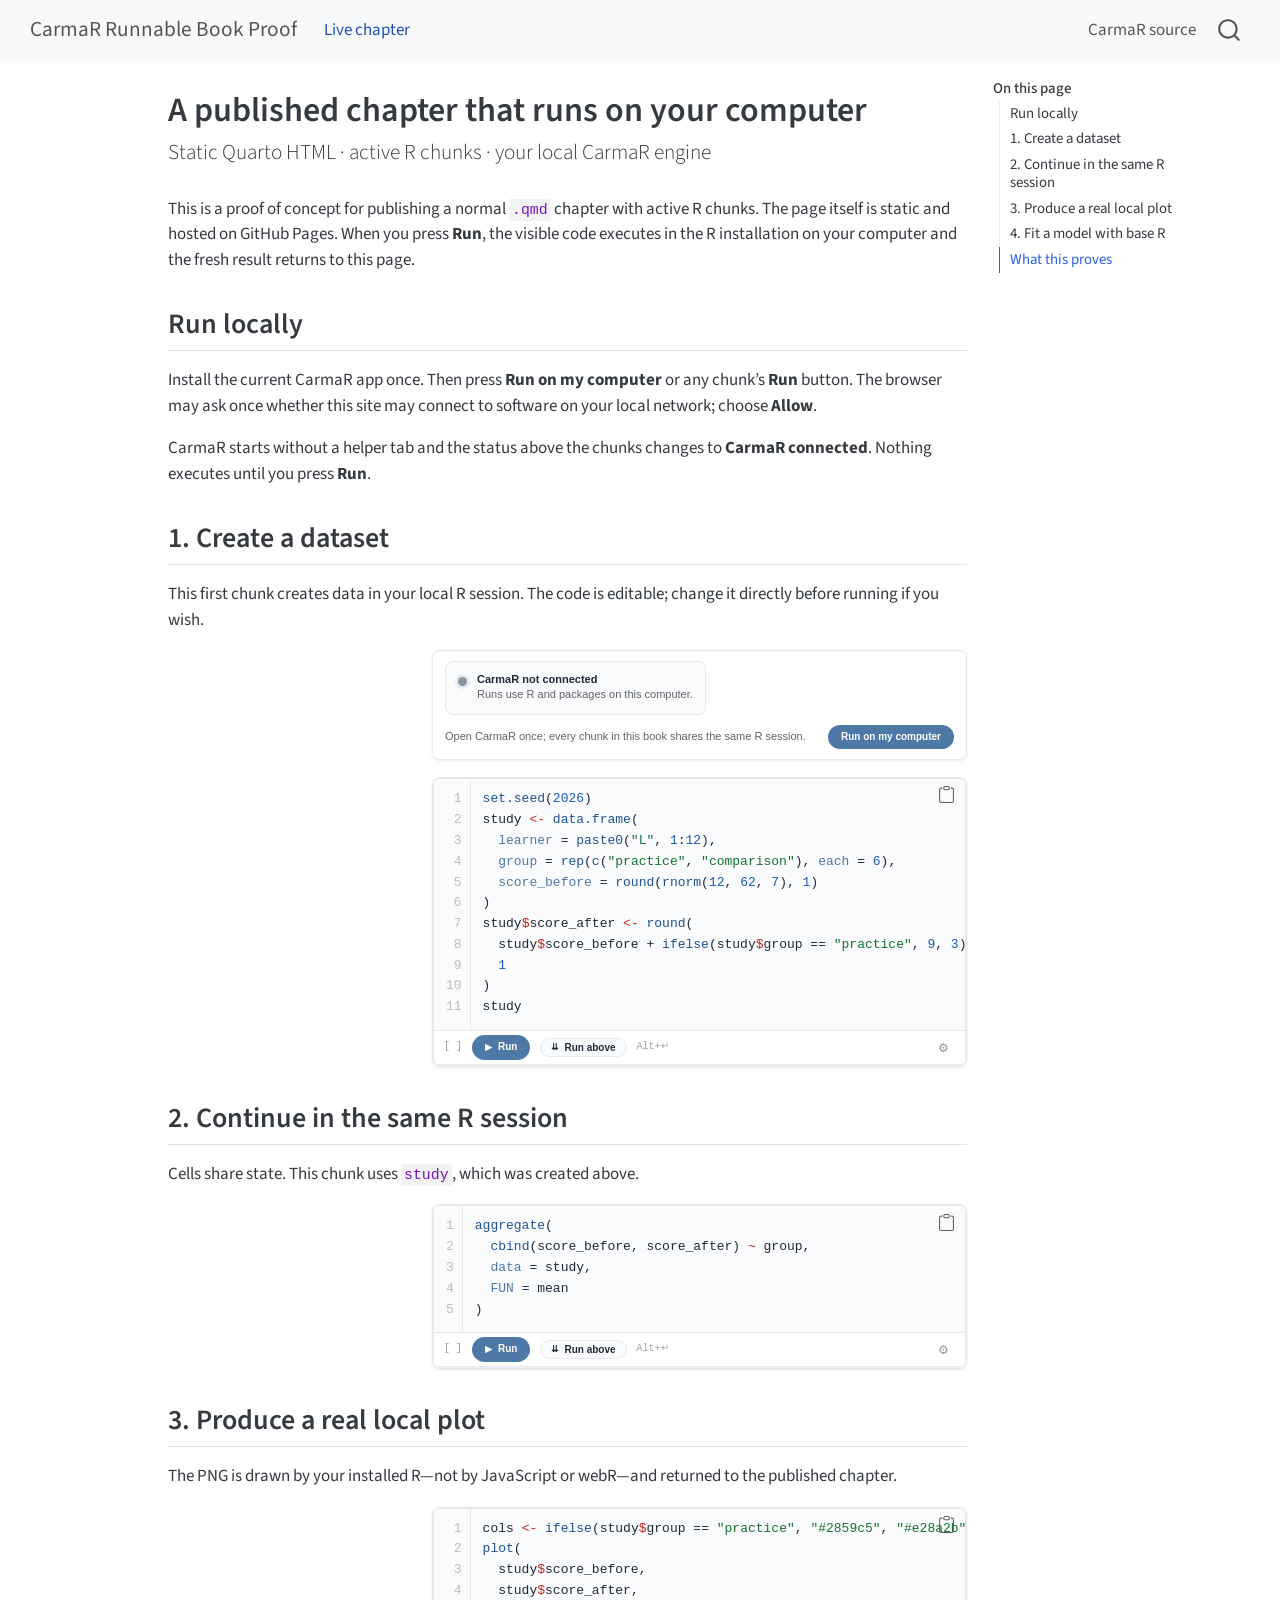
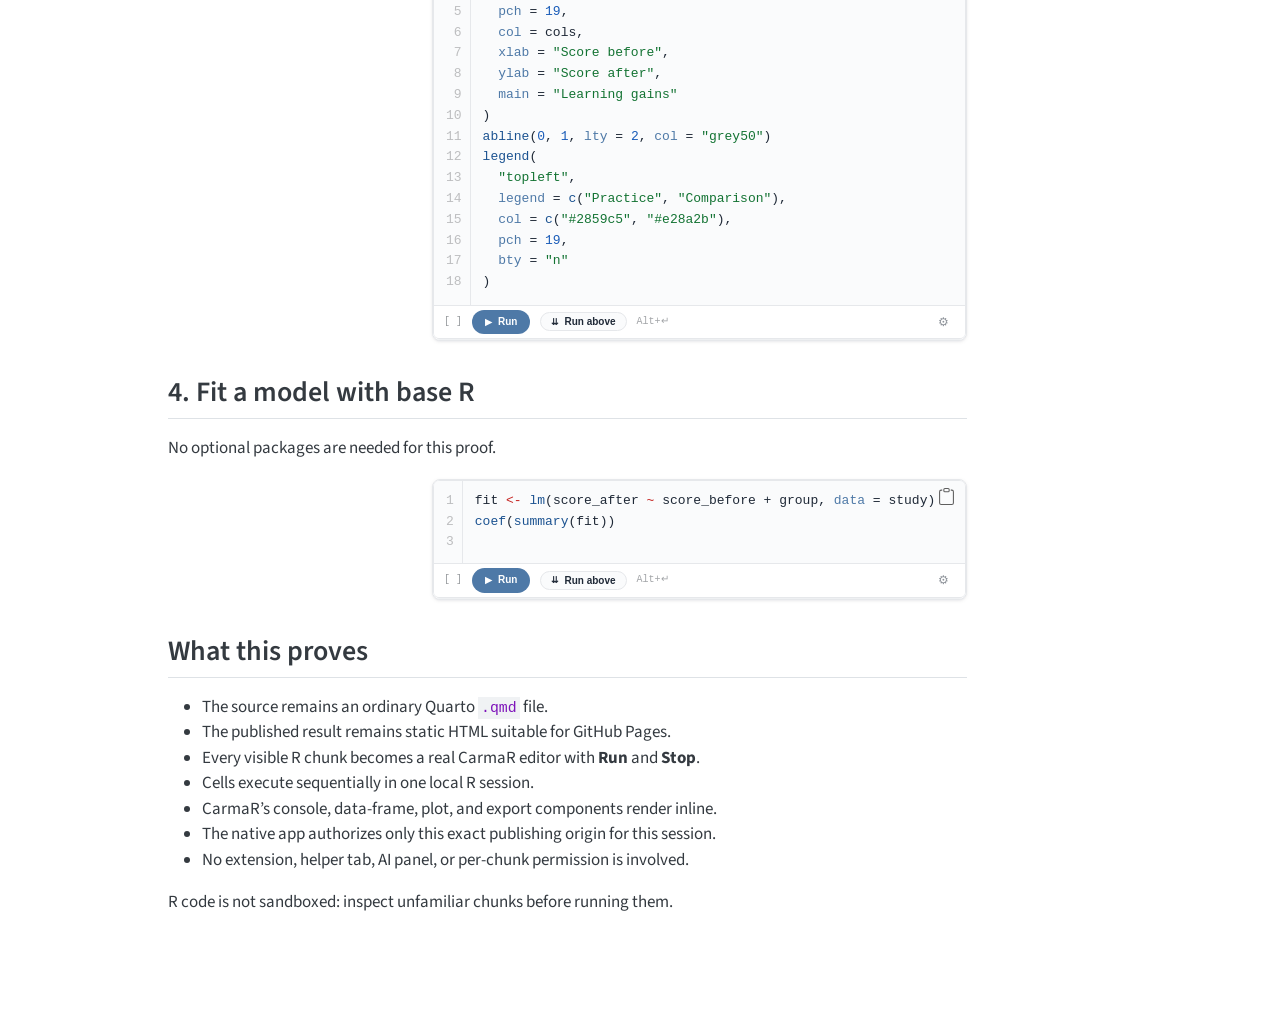
==== commit 85535c8b: "feat: launch published chunks directly in CarmaR" ====
--- a/docs/index.html
+++ b/docs/index.html
@@ -156,7 +156,7 @@
     <h2 id="toc-title">On this page</h2>
    
   <ul>
-  <li><a href="#start-local-carmar" id="toc-start-local-carmar" class="nav-link active" data-scroll-target="#start-local-carmar">Start local CarmaR</a></li>
+  <li><a href="#run-locally" id="toc-run-locally" class="nav-link active" data-scroll-target="#run-locally">Run locally</a></li>
   <li><a href="#create-a-dataset" id="toc-create-a-dataset" class="nav-link" data-scroll-target="#create-a-dataset">1. Create a dataset</a></li>
   <li><a href="#continue-in-the-same-r-session" id="toc-continue-in-the-same-r-session" class="nav-link" data-scroll-target="#continue-in-the-same-r-session">2. Continue in the same R session</a></li>
   <li><a href="#produce-a-real-local-plot" id="toc-produce-a-real-local-plot" class="nav-link" data-scroll-target="#produce-a-real-local-plot">3. Produce a real local plot</a></li>
@@ -189,71 +189,69 @@
 
 
 <p>This is a proof of concept for publishing a normal <code>.qmd</code> chapter with active R chunks. The page itself is static and hosted on GitHub Pages. When you press <strong>Run</strong>, the visible code executes in the R installation on your computer and the fresh result returns to this page.</p>
-<section id="start-local-carmar" class="level2">
-<h2 class="anchored" data-anchor-id="start-local-carmar">Start local CarmaR</h2>
-<p>Run these two lines once in your R console:</p>
-<div class="code-copy-outer-scaffold"><div class="sourceCode" id="cb1"><pre class="sourceCode r code-with-copy"><code class="sourceCode r"><span id="cb1-1"><a href="#cb1-1" aria-hidden="true" tabindex="-1"></a><span class="fu">source</span>(<span class="st">"https://mohsaqr.github.io/carmar-runnable-book-poc/install.R"</span>)</span></code></pre></div><button title="Copy to Clipboard" class="code-copy-button"><i class="bi"></i></button></div>
-<p>The installer starts or reuses the correct local engine. If an older CarmaR is already running, it replaces that stale process so the pairing route cannot return <code>not found</code>.</p>
-<p>Then press <strong>Run on my computer</strong> above the first active chunk. CarmaR opens a small local consent window naming this site. Keep it open while using the chapter. Nothing executes until you press a chunk’s <strong>Run</strong> button.</p>
+<section id="run-locally" class="level2">
+<h2 class="anchored" data-anchor-id="run-locally">Run locally</h2>
+<p>Install the current CarmaR app once. Then press <strong>Run on my computer</strong> or any chunk’s <strong>Run</strong> button. The browser may ask once whether this site may connect to software on your local network; choose <strong>Allow</strong>.</p>
+<p>CarmaR starts without a helper tab and the status above the chunks changes to <strong>CarmaR connected</strong>. Nothing executes until you press <strong>Run</strong>.</p>
 </section>
 <section id="create-a-dataset" class="level2">
 <h2 class="anchored" data-anchor-id="create-a-dataset">1. Create a dataset</h2>
-<p>This first chunk creates data in your local R session. Click <strong>Edit</strong> if you want to change it before running.</p>
+<p>This first chunk creates data in your local R session. The code is editable; change it directly before running if you wish.</p>
 <div class="cell">
-<div class="code-copy-outer-scaffold"><div class="sourceCode cell-code" id="cb2"><pre class="sourceCode r code-with-copy"><code class="sourceCode r"><span id="cb2-1"><a href="#cb2-1" aria-hidden="true" tabindex="-1"></a><span class="fu">set.seed</span>(<span class="dv">2026</span>)</span>
-<span id="cb2-2"><a href="#cb2-2" aria-hidden="true" tabindex="-1"></a>study <span class="ot">&lt;-</span> <span class="fu">data.frame</span>(</span>
-<span id="cb2-3"><a href="#cb2-3" aria-hidden="true" tabindex="-1"></a>  <span class="at">learner =</span> <span class="fu">paste0</span>(<span class="st">"L"</span>, <span class="dv">1</span><span class="sc">:</span><span class="dv">12</span>),</span>
-<span id="cb2-4"><a href="#cb2-4" aria-hidden="true" tabindex="-1"></a>  <span class="at">group =</span> <span class="fu">rep</span>(<span class="fu">c</span>(<span class="st">"practice"</span>, <span class="st">"comparison"</span>), <span class="at">each =</span> <span class="dv">6</span>),</span>
-<span id="cb2-5"><a href="#cb2-5" aria-hidden="true" tabindex="-1"></a>  <span class="at">score_before =</span> <span class="fu">round</span>(<span class="fu">rnorm</span>(<span class="dv">12</span>, <span class="dv">62</span>, <span class="dv">7</span>), <span class="dv">1</span>)</span>
-<span id="cb2-6"><a href="#cb2-6" aria-hidden="true" tabindex="-1"></a>)</span>
-<span id="cb2-7"><a href="#cb2-7" aria-hidden="true" tabindex="-1"></a>study<span class="sc">$</span>score_after <span class="ot">&lt;-</span> <span class="fu">round</span>(</span>
-<span id="cb2-8"><a href="#cb2-8" aria-hidden="true" tabindex="-1"></a>  study<span class="sc">$</span>score_before <span class="sc">+</span> <span class="fu">ifelse</span>(study<span class="sc">$</span>group <span class="sc">==</span> <span class="st">"practice"</span>, <span class="dv">9</span>, <span class="dv">3</span>) <span class="sc">+</span> <span class="fu">rnorm</span>(<span class="dv">12</span>, <span class="dv">0</span>, <span class="dv">2</span>),</span>
-<span id="cb2-9"><a href="#cb2-9" aria-hidden="true" tabindex="-1"></a>  <span class="dv">1</span></span>
-<span id="cb2-10"><a href="#cb2-10" aria-hidden="true" tabindex="-1"></a>)</span>
-<span id="cb2-11"><a href="#cb2-11" aria-hidden="true" tabindex="-1"></a>study</span></code></pre></div><button title="Copy to Clipboard" class="code-copy-button"><i class="bi"></i></button></div>
+<div class="code-copy-outer-scaffold"><div class="sourceCode cell-code" id="cb1"><pre class="sourceCode r code-with-copy"><code class="sourceCode r"><span id="cb1-1"><a href="#cb1-1" aria-hidden="true" tabindex="-1"></a><span class="fu">set.seed</span>(<span class="dv">2026</span>)</span>
+<span id="cb1-2"><a href="#cb1-2" aria-hidden="true" tabindex="-1"></a>study <span class="ot">&lt;-</span> <span class="fu">data.frame</span>(</span>
+<span id="cb1-3"><a href="#cb1-3" aria-hidden="true" tabindex="-1"></a>  <span class="at">learner =</span> <span class="fu">paste0</span>(<span class="st">"L"</span>, <span class="dv">1</span><span class="sc">:</span><span class="dv">12</span>),</span>
+<span id="cb1-4"><a href="#cb1-4" aria-hidden="true" tabindex="-1"></a>  <span class="at">group =</span> <span class="fu">rep</span>(<span class="fu">c</span>(<span class="st">"practice"</span>, <span class="st">"comparison"</span>), <span class="at">each =</span> <span class="dv">6</span>),</span>
+<span id="cb1-5"><a href="#cb1-5" aria-hidden="true" tabindex="-1"></a>  <span class="at">score_before =</span> <span class="fu">round</span>(<span class="fu">rnorm</span>(<span class="dv">12</span>, <span class="dv">62</span>, <span class="dv">7</span>), <span class="dv">1</span>)</span>
+<span id="cb1-6"><a href="#cb1-6" aria-hidden="true" tabindex="-1"></a>)</span>
+<span id="cb1-7"><a href="#cb1-7" aria-hidden="true" tabindex="-1"></a>study<span class="sc">$</span>score_after <span class="ot">&lt;-</span> <span class="fu">round</span>(</span>
+<span id="cb1-8"><a href="#cb1-8" aria-hidden="true" tabindex="-1"></a>  study<span class="sc">$</span>score_before <span class="sc">+</span> <span class="fu">ifelse</span>(study<span class="sc">$</span>group <span class="sc">==</span> <span class="st">"practice"</span>, <span class="dv">9</span>, <span class="dv">3</span>) <span class="sc">+</span> <span class="fu">rnorm</span>(<span class="dv">12</span>, <span class="dv">0</span>, <span class="dv">2</span>),</span>
+<span id="cb1-9"><a href="#cb1-9" aria-hidden="true" tabindex="-1"></a>  <span class="dv">1</span></span>
+<span id="cb1-10"><a href="#cb1-10" aria-hidden="true" tabindex="-1"></a>)</span>
+<span id="cb1-11"><a href="#cb1-11" aria-hidden="true" tabindex="-1"></a>study</span></code></pre></div><button title="Copy to Clipboard" class="code-copy-button"><i class="bi"></i></button></div>
 </div>
 </section>
 <section id="continue-in-the-same-r-session" class="level2">
 <h2 class="anchored" data-anchor-id="continue-in-the-same-r-session">2. Continue in the same R session</h2>
 <p>Cells share state. This chunk uses <code>study</code>, which was created above.</p>
 <div class="cell">
-<div class="code-copy-outer-scaffold"><div class="sourceCode cell-code" id="cb3"><pre class="sourceCode r code-with-copy"><code class="sourceCode r"><span id="cb3-1"><a href="#cb3-1" aria-hidden="true" tabindex="-1"></a><span class="fu">aggregate</span>(</span>
-<span id="cb3-2"><a href="#cb3-2" aria-hidden="true" tabindex="-1"></a>  <span class="fu">cbind</span>(score_before, score_after) <span class="sc">~</span> group,</span>
-<span id="cb3-3"><a href="#cb3-3" aria-hidden="true" tabindex="-1"></a>  <span class="at">data =</span> study,</span>
-<span id="cb3-4"><a href="#cb3-4" aria-hidden="true" tabindex="-1"></a>  <span class="at">FUN =</span> mean</span>
-<span id="cb3-5"><a href="#cb3-5" aria-hidden="true" tabindex="-1"></a>)</span></code></pre></div><button title="Copy to Clipboard" class="code-copy-button"><i class="bi"></i></button></div>
+<div class="code-copy-outer-scaffold"><div class="sourceCode cell-code" id="cb2"><pre class="sourceCode r code-with-copy"><code class="sourceCode r"><span id="cb2-1"><a href="#cb2-1" aria-hidden="true" tabindex="-1"></a><span class="fu">aggregate</span>(</span>
+<span id="cb2-2"><a href="#cb2-2" aria-hidden="true" tabindex="-1"></a>  <span class="fu">cbind</span>(score_before, score_after) <span class="sc">~</span> group,</span>
+<span id="cb2-3"><a href="#cb2-3" aria-hidden="true" tabindex="-1"></a>  <span class="at">data =</span> study,</span>
+<span id="cb2-4"><a href="#cb2-4" aria-hidden="true" tabindex="-1"></a>  <span class="at">FUN =</span> mean</span>
+<span id="cb2-5"><a href="#cb2-5" aria-hidden="true" tabindex="-1"></a>)</span></code></pre></div><button title="Copy to Clipboard" class="code-copy-button"><i class="bi"></i></button></div>
 </div>
 </section>
 <section id="produce-a-real-local-plot" class="level2">
 <h2 class="anchored" data-anchor-id="produce-a-real-local-plot">3. Produce a real local plot</h2>
 <p>The PNG is drawn by your installed R—not by JavaScript or webR—and returned to the published chapter.</p>
 <div class="cell">
-<div class="code-copy-outer-scaffold"><div class="sourceCode cell-code" id="cb4"><pre class="sourceCode r code-with-copy"><code class="sourceCode r"><span id="cb4-1"><a href="#cb4-1" aria-hidden="true" tabindex="-1"></a>cols <span class="ot">&lt;-</span> <span class="fu">ifelse</span>(study<span class="sc">$</span>group <span class="sc">==</span> <span class="st">"practice"</span>, <span class="st">"#2859c5"</span>, <span class="st">"#e28a2b"</span>)</span>
-<span id="cb4-2"><a href="#cb4-2" aria-hidden="true" tabindex="-1"></a><span class="fu">plot</span>(</span>
-<span id="cb4-3"><a href="#cb4-3" aria-hidden="true" tabindex="-1"></a>  study<span class="sc">$</span>score_before,</span>
-<span id="cb4-4"><a href="#cb4-4" aria-hidden="true" tabindex="-1"></a>  study<span class="sc">$</span>score_after,</span>
-<span id="cb4-5"><a href="#cb4-5" aria-hidden="true" tabindex="-1"></a>  <span class="at">pch =</span> <span class="dv">19</span>,</span>
-<span id="cb4-6"><a href="#cb4-6" aria-hidden="true" tabindex="-1"></a>  <span class="at">col =</span> cols,</span>
-<span id="cb4-7"><a href="#cb4-7" aria-hidden="true" tabindex="-1"></a>  <span class="at">xlab =</span> <span class="st">"Score before"</span>,</span>
-<span id="cb4-8"><a href="#cb4-8" aria-hidden="true" tabindex="-1"></a>  <span class="at">ylab =</span> <span class="st">"Score after"</span>,</span>
-<span id="cb4-9"><a href="#cb4-9" aria-hidden="true" tabindex="-1"></a>  <span class="at">main =</span> <span class="st">"Learning gains"</span></span>
-<span id="cb4-10"><a href="#cb4-10" aria-hidden="true" tabindex="-1"></a>)</span>
-<span id="cb4-11"><a href="#cb4-11" aria-hidden="true" tabindex="-1"></a><span class="fu">abline</span>(<span class="dv">0</span>, <span class="dv">1</span>, <span class="at">lty =</span> <span class="dv">2</span>, <span class="at">col =</span> <span class="st">"grey50"</span>)</span>
-<span id="cb4-12"><a href="#cb4-12" aria-hidden="true" tabindex="-1"></a><span class="fu">legend</span>(</span>
-<span id="cb4-13"><a href="#cb4-13" aria-hidden="true" tabindex="-1"></a>  <span class="st">"topleft"</span>,</span>
-<span id="cb4-14"><a href="#cb4-14" aria-hidden="true" tabindex="-1"></a>  <span class="at">legend =</span> <span class="fu">c</span>(<span class="st">"Practice"</span>, <span class="st">"Comparison"</span>),</span>
-<span id="cb4-15"><a href="#cb4-15" aria-hidden="true" tabindex="-1"></a>  <span class="at">col =</span> <span class="fu">c</span>(<span class="st">"#2859c5"</span>, <span class="st">"#e28a2b"</span>),</span>
-<span id="cb4-16"><a href="#cb4-16" aria-hidden="true" tabindex="-1"></a>  <span class="at">pch =</span> <span class="dv">19</span>,</span>
-<span id="cb4-17"><a href="#cb4-17" aria-hidden="true" tabindex="-1"></a>  <span class="at">bty =</span> <span class="st">"n"</span></span>
-<span id="cb4-18"><a href="#cb4-18" aria-hidden="true" tabindex="-1"></a>)</span></code></pre></div><button title="Copy to Clipboard" class="code-copy-button"><i class="bi"></i></button></div>
+<div class="code-copy-outer-scaffold"><div class="sourceCode cell-code" id="cb3"><pre class="sourceCode r code-with-copy"><code class="sourceCode r"><span id="cb3-1"><a href="#cb3-1" aria-hidden="true" tabindex="-1"></a>cols <span class="ot">&lt;-</span> <span class="fu">ifelse</span>(study<span class="sc">$</span>group <span class="sc">==</span> <span class="st">"practice"</span>, <span class="st">"#2859c5"</span>, <span class="st">"#e28a2b"</span>)</span>
+<span id="cb3-2"><a href="#cb3-2" aria-hidden="true" tabindex="-1"></a><span class="fu">plot</span>(</span>
+<span id="cb3-3"><a href="#cb3-3" aria-hidden="true" tabindex="-1"></a>  study<span class="sc">$</span>score_before,</span>
+<span id="cb3-4"><a href="#cb3-4" aria-hidden="true" tabindex="-1"></a>  study<span class="sc">$</span>score_after,</span>
+<span id="cb3-5"><a href="#cb3-5" aria-hidden="true" tabindex="-1"></a>  <span class="at">pch =</span> <span class="dv">19</span>,</span>
+<span id="cb3-6"><a href="#cb3-6" aria-hidden="true" tabindex="-1"></a>  <span class="at">col =</span> cols,</span>
+<span id="cb3-7"><a href="#cb3-7" aria-hidden="true" tabindex="-1"></a>  <span class="at">xlab =</span> <span class="st">"Score before"</span>,</span>
+<span id="cb3-8"><a href="#cb3-8" aria-hidden="true" tabindex="-1"></a>  <span class="at">ylab =</span> <span class="st">"Score after"</span>,</span>
+<span id="cb3-9"><a href="#cb3-9" aria-hidden="true" tabindex="-1"></a>  <span class="at">main =</span> <span class="st">"Learning gains"</span></span>
+<span id="cb3-10"><a href="#cb3-10" aria-hidden="true" tabindex="-1"></a>)</span>
+<span id="cb3-11"><a href="#cb3-11" aria-hidden="true" tabindex="-1"></a><span class="fu">abline</span>(<span class="dv">0</span>, <span class="dv">1</span>, <span class="at">lty =</span> <span class="dv">2</span>, <span class="at">col =</span> <span class="st">"grey50"</span>)</span>
+<span id="cb3-12"><a href="#cb3-12" aria-hidden="true" tabindex="-1"></a><span class="fu">legend</span>(</span>
+<span id="cb3-13"><a href="#cb3-13" aria-hidden="true" tabindex="-1"></a>  <span class="st">"topleft"</span>,</span>
+<span id="cb3-14"><a href="#cb3-14" aria-hidden="true" tabindex="-1"></a>  <span class="at">legend =</span> <span class="fu">c</span>(<span class="st">"Practice"</span>, <span class="st">"Comparison"</span>),</span>
+<span id="cb3-15"><a href="#cb3-15" aria-hidden="true" tabindex="-1"></a>  <span class="at">col =</span> <span class="fu">c</span>(<span class="st">"#2859c5"</span>, <span class="st">"#e28a2b"</span>),</span>
+<span id="cb3-16"><a href="#cb3-16" aria-hidden="true" tabindex="-1"></a>  <span class="at">pch =</span> <span class="dv">19</span>,</span>
+<span id="cb3-17"><a href="#cb3-17" aria-hidden="true" tabindex="-1"></a>  <span class="at">bty =</span> <span class="st">"n"</span></span>
+<span id="cb3-18"><a href="#cb3-18" aria-hidden="true" tabindex="-1"></a>)</span></code></pre></div><button title="Copy to Clipboard" class="code-copy-button"><i class="bi"></i></button></div>
 </div>
 </section>
 <section id="fit-a-model-with-base-r" class="level2">
 <h2 class="anchored" data-anchor-id="fit-a-model-with-base-r">4. Fit a model with base R</h2>
 <p>No optional packages are needed for this proof.</p>
 <div class="cell">
-<div class="code-copy-outer-scaffold"><div class="sourceCode cell-code" id="cb5"><pre class="sourceCode r code-with-copy"><code class="sourceCode r"><span id="cb5-1"><a href="#cb5-1" aria-hidden="true" tabindex="-1"></a>fit <span class="ot">&lt;-</span> <span class="fu">lm</span>(score_after <span class="sc">~</span> score_before <span class="sc">+</span> group, <span class="at">data =</span> study)</span>
-<span id="cb5-2"><a href="#cb5-2" aria-hidden="true" tabindex="-1"></a><span class="fu">coef</span>(<span class="fu">summary</span>(fit))</span></code></pre></div><button title="Copy to Clipboard" class="code-copy-button"><i class="bi"></i></button></div>
+<div class="code-copy-outer-scaffold"><div class="sourceCode cell-code" id="cb4"><pre class="sourceCode r code-with-copy"><code class="sourceCode r"><span id="cb4-1"><a href="#cb4-1" aria-hidden="true" tabindex="-1"></a>fit <span class="ot">&lt;-</span> <span class="fu">lm</span>(score_after <span class="sc">~</span> score_before <span class="sc">+</span> group, <span class="at">data =</span> study)</span>
+<span id="cb4-2"><a href="#cb4-2" aria-hidden="true" tabindex="-1"></a><span class="fu">coef</span>(<span class="fu">summary</span>(fit))</span></code></pre></div><button title="Copy to Clipboard" class="code-copy-button"><i class="bi"></i></button></div>
 </div>
 </section>
 <section id="what-this-proves" class="level2">
@@ -261,12 +259,13 @@
 <ul>
 <li>The source remains an ordinary Quarto <code>.qmd</code> file.</li>
 <li>The published result remains static HTML suitable for GitHub Pages.</li>
-<li>Every visible R chunk receives <strong>Edit</strong> and <strong>Run</strong> controls.</li>
+<li>Every visible R chunk becomes a real CarmaR editor with <strong>Run</strong> and <strong>Stop</strong>.</li>
 <li>Cells execute sequentially in one local R session.</li>
-<li>Console output, data frames, errors, warnings, and plots return inline.</li>
-<li>The public site never receives direct access to the loopback WebSocket.</li>
+<li>CarmaR’s console, data-frame, plot, and export components render inline.</li>
+<li>The native app authorizes only this exact publishing origin for this session.</li>
+<li>No extension, helper tab, AI panel, or per-chunk permission is involved.</li>
 </ul>
-<p>R code is not sandboxed: inspect unfamiliar chunks before running them. The local bridge disconnects when you close its small CarmaR window or stop the kernel.</p>
+<p>R code is not sandboxed: inspect unfamiliar chunks before running them.</p>
 
 
 </section>
--- a/docs/site_libs/quarto-contrib/carmar-published-0.1.0/carmar-publish.css
+++ b/docs/site_libs/quarto-contrib/carmar-published-0.1.0/carmar-publish.css
@@ -1,92 +1,2 @@
-.carmar-published-launcher {
-  display: flex;
-  align-items: center;
-  gap: .75rem;
-  flex-wrap: wrap;
-  margin: 1.25rem 0;
-  padding: .8rem 1rem;
-  border: 1px solid #cad5e8;
-  border-radius: .65rem;
-  background: #f6f8fc;
-  color: #1b273b;
-}
-
-.carmar-published-brand { color: #234fa7; }
-.carmar-published-session-state { flex: 1 1 18rem; }
-
-.carmar-published-launcher button,
-.carmar-published-cell-toolbar button {
-  appearance: none;
-  border: 1px solid #9eacc2;
-  border-radius: .42rem;
-  background: white;
-  color: #1d2b44;
-  padding: .38rem .68rem;
-  font: inherit;
-  font-size: .9rem;
-  cursor: pointer;
-}
-
-.carmar-published-launcher button:disabled,
-.carmar-published-cell-toolbar button:disabled { cursor: wait; opacity: .65; }
-
-.carmar-published-connect,
-.carmar-published-run { border-color: #2859c5 !important; color: #1746ad !important; font-weight: 650 !important; }
-
-.carmar-published-cell { border-left: 3px solid transparent; padding-left: .55rem; }
-.carmar-published-cell[data-carmar-status="running"] { border-left-color: #2859c5; }
-.carmar-published-cell[data-carmar-status="ok"] { border-left-color: #23845b; }
-.carmar-published-cell[data-carmar-status="error"] { border-left-color: #bd3b42; }
-
-.carmar-published-cell-toolbar {
-  display: flex;
-  align-items: center;
-  gap: .45rem;
-  margin: .4rem 0 .7rem;
-}
-
-.carmar-published-cell-state { margin-left: auto; color: #687489; font-size: .85rem; }
-.carmar-published-editor {
-  box-sizing: border-box;
-  width: 100%;
-  min-height: 6rem;
-  border: 1px solid #aebbd0;
-  border-radius: .35rem;
-  padding: .75rem;
-  resize: vertical;
-  background: #f7f8fa;
-  color: #172033;
-  font: .9rem/1.45 ui-monospace, SFMono-Regular, Menlo, Consolas, monospace;
-  tab-size: 2;
-}
-
-.carmar-published-output {
-  margin: .55rem 0 1rem;
-  padding: .75rem;
-  border: 1px solid #d6deeb;
-  border-radius: .45rem;
-  background: #fff;
-}
-
-.carmar-published-output[data-status="error"] { border-color: #e1a7ab; background: #fff8f8; }
-.carmar-published-output-label { margin-bottom: .25rem; color: #5d687b; font-size: .78rem; font-weight: 700; text-transform: uppercase; }
-.carmar-published-stream pre { margin: 0 0 .65rem; padding: .55rem; overflow: auto; white-space: pre-wrap; }
-.carmar-published-stream.warning pre { color: #725400; }
-.carmar-published-stream.error pre,
-.carmar-published-stream.stderr pre { color: #9b2830; }
-.carmar-published-plot { display: block; max-width: 100%; height: auto; margin: .75rem auto; }
-.carmar-published-table-wrap { max-width: 100%; margin: .6rem 0; overflow: auto; }
-.carmar-published-table { width: 100%; border-collapse: collapse; font-size: .9rem; }
-.carmar-published-table th,
-.carmar-published-table td { border: 1px solid #d7deea; padding: .35rem .5rem; text-align: left; }
-.carmar-published-table th { background: #f1f4f9; }
-.carmar-published-note { color: #687489; font-size: .88rem; }
-
-@media (prefers-color-scheme: dark) {
-  .carmar-published-launcher,
-  .carmar-published-output,
-  .carmar-published-editor { color: #e8edf7; background: #171d28; border-color: #46536a; }
-  .carmar-published-launcher button,
-  .carmar-published-cell-toolbar button { color: #e8edf7; background: #222b39; border-color: #59677d; }
-  .carmar-published-table th { background: #222b39; }
-}
+/* The published runtime bundles CarmaR's own shell, editor, output, table and
+   plot styles. This dependency remains as a stable Quarto extension asset. */
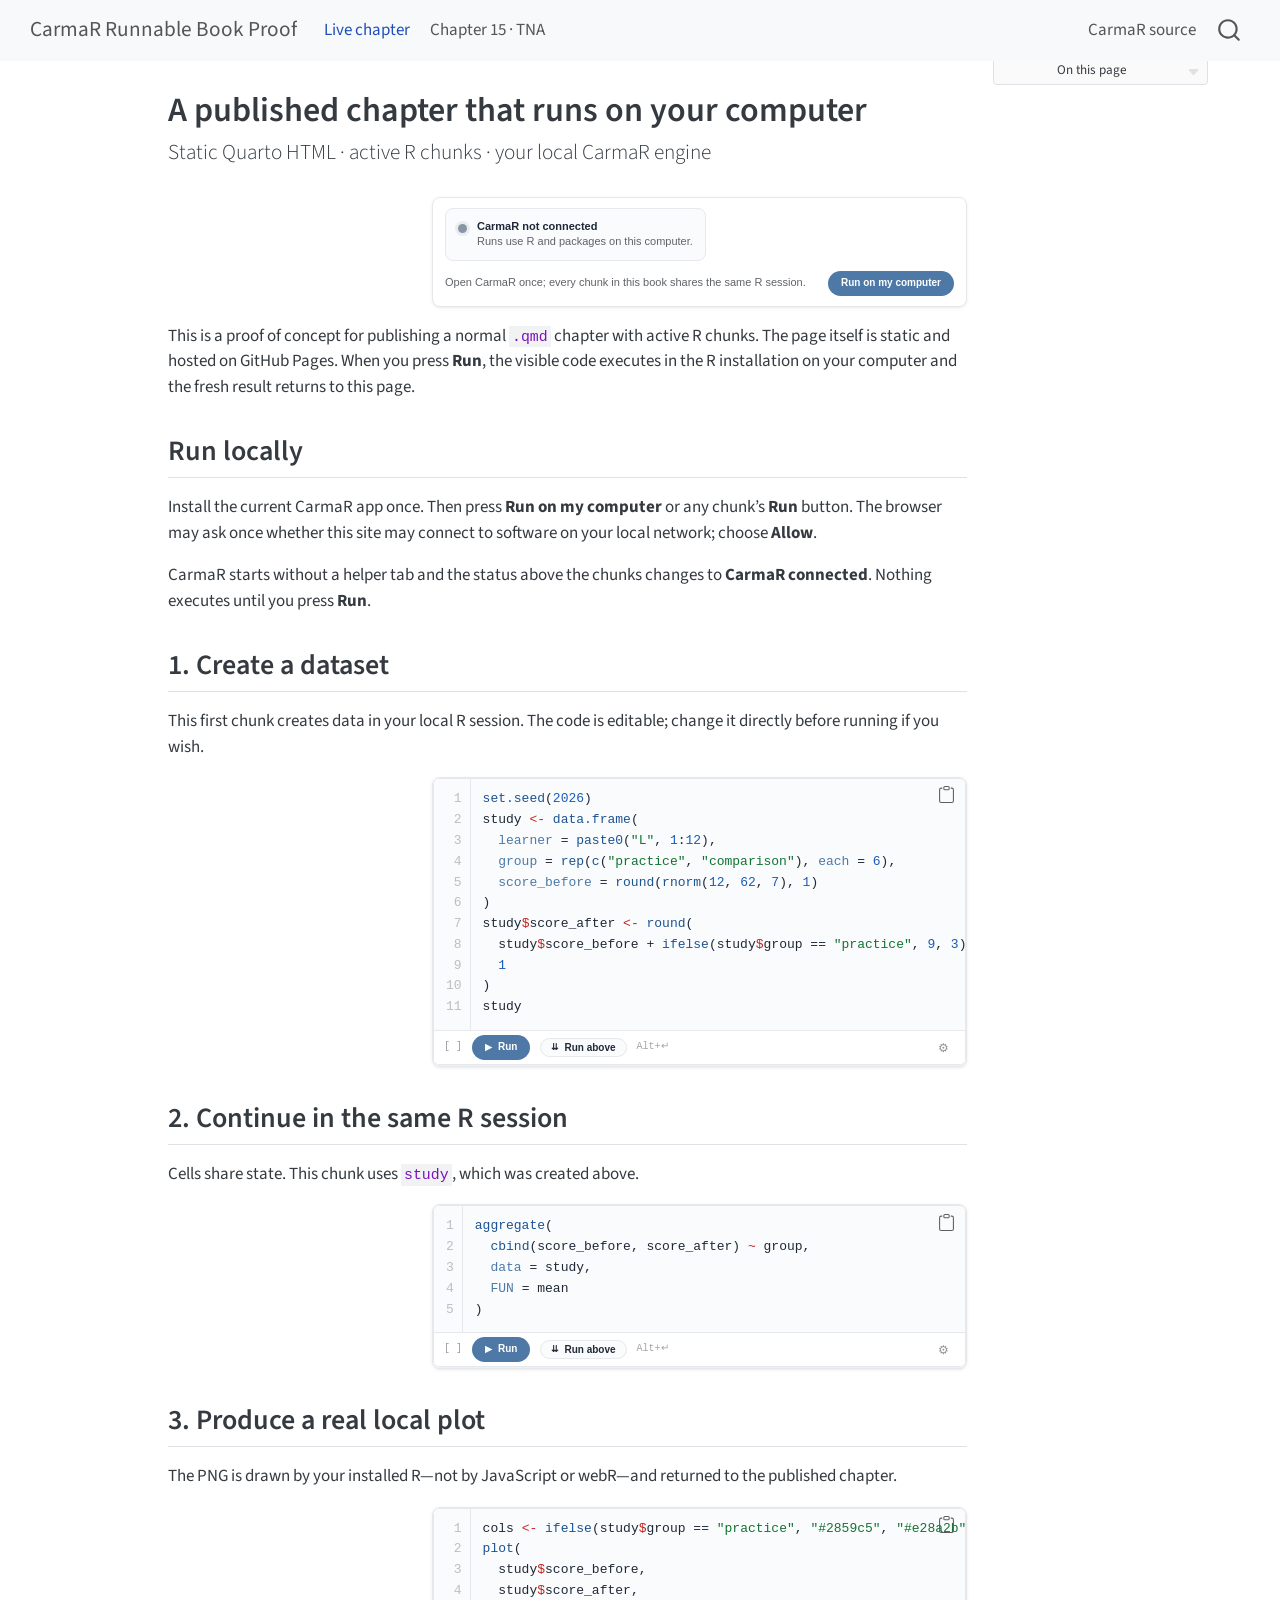
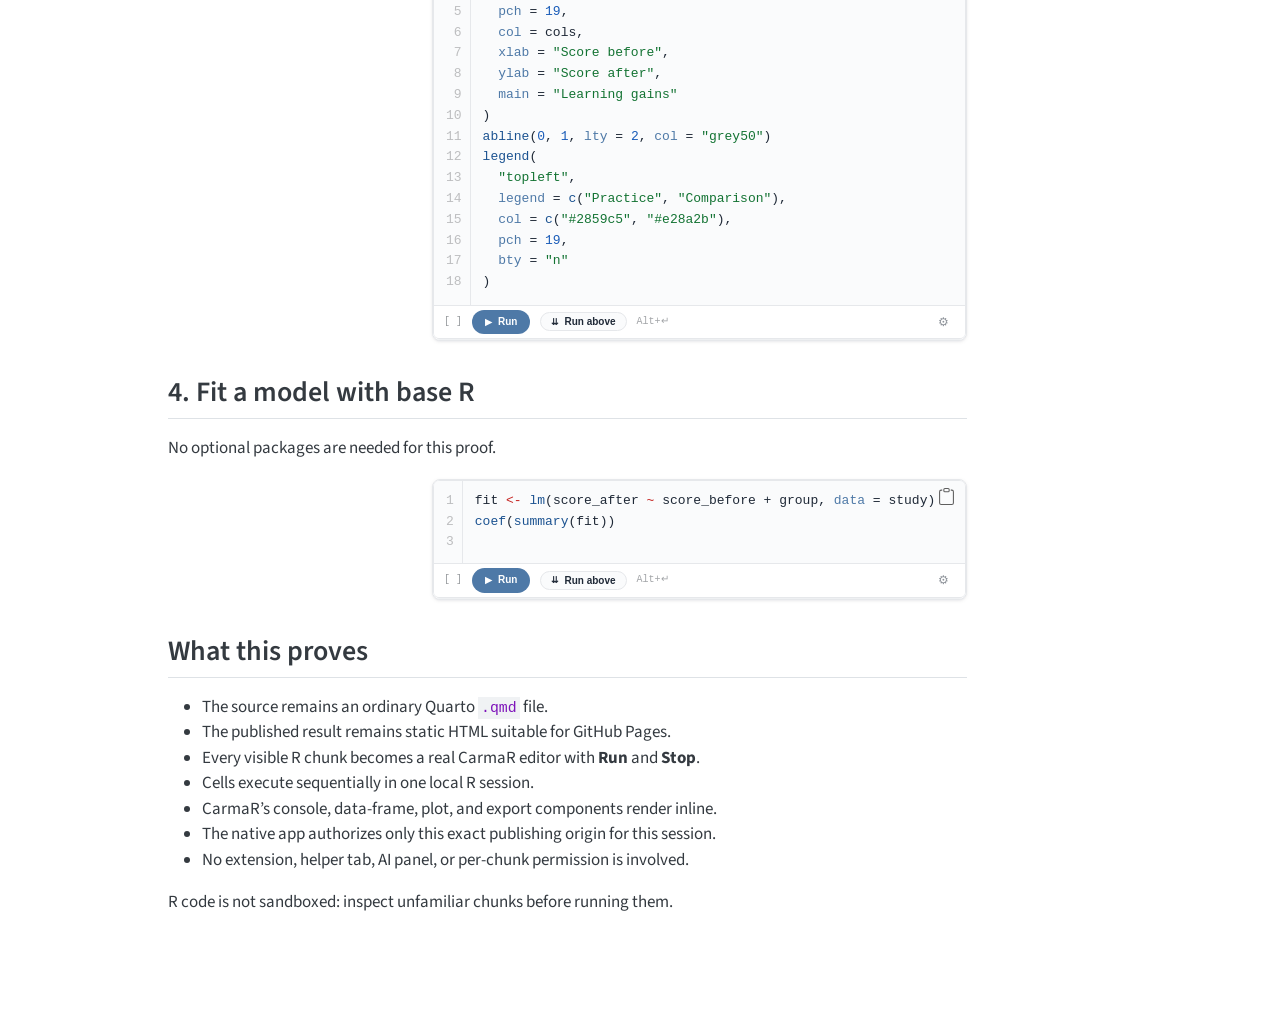
==== commit aa4982f4: "Add runnable TNA Chapter 15 proof" ====
--- a/docs/index.html
+++ b/docs/index.html
@@ -133,6 +133,10 @@
   <li class="nav-item">
     <a class="nav-link active" href="./index.html" aria-current="page"> 
 <span class="menu-text">Live chapter</span></a>
+  </li>  
+  <li class="nav-item">
+    <a class="nav-link" href="./chapters/ch15-tna/ch15-tna.html"> 
+<span class="menu-text">Chapter 15 · TNA</span></a>
   </li>  
 </ul>
             <ul class="navbar-nav navbar-nav-scroll ms-auto">
